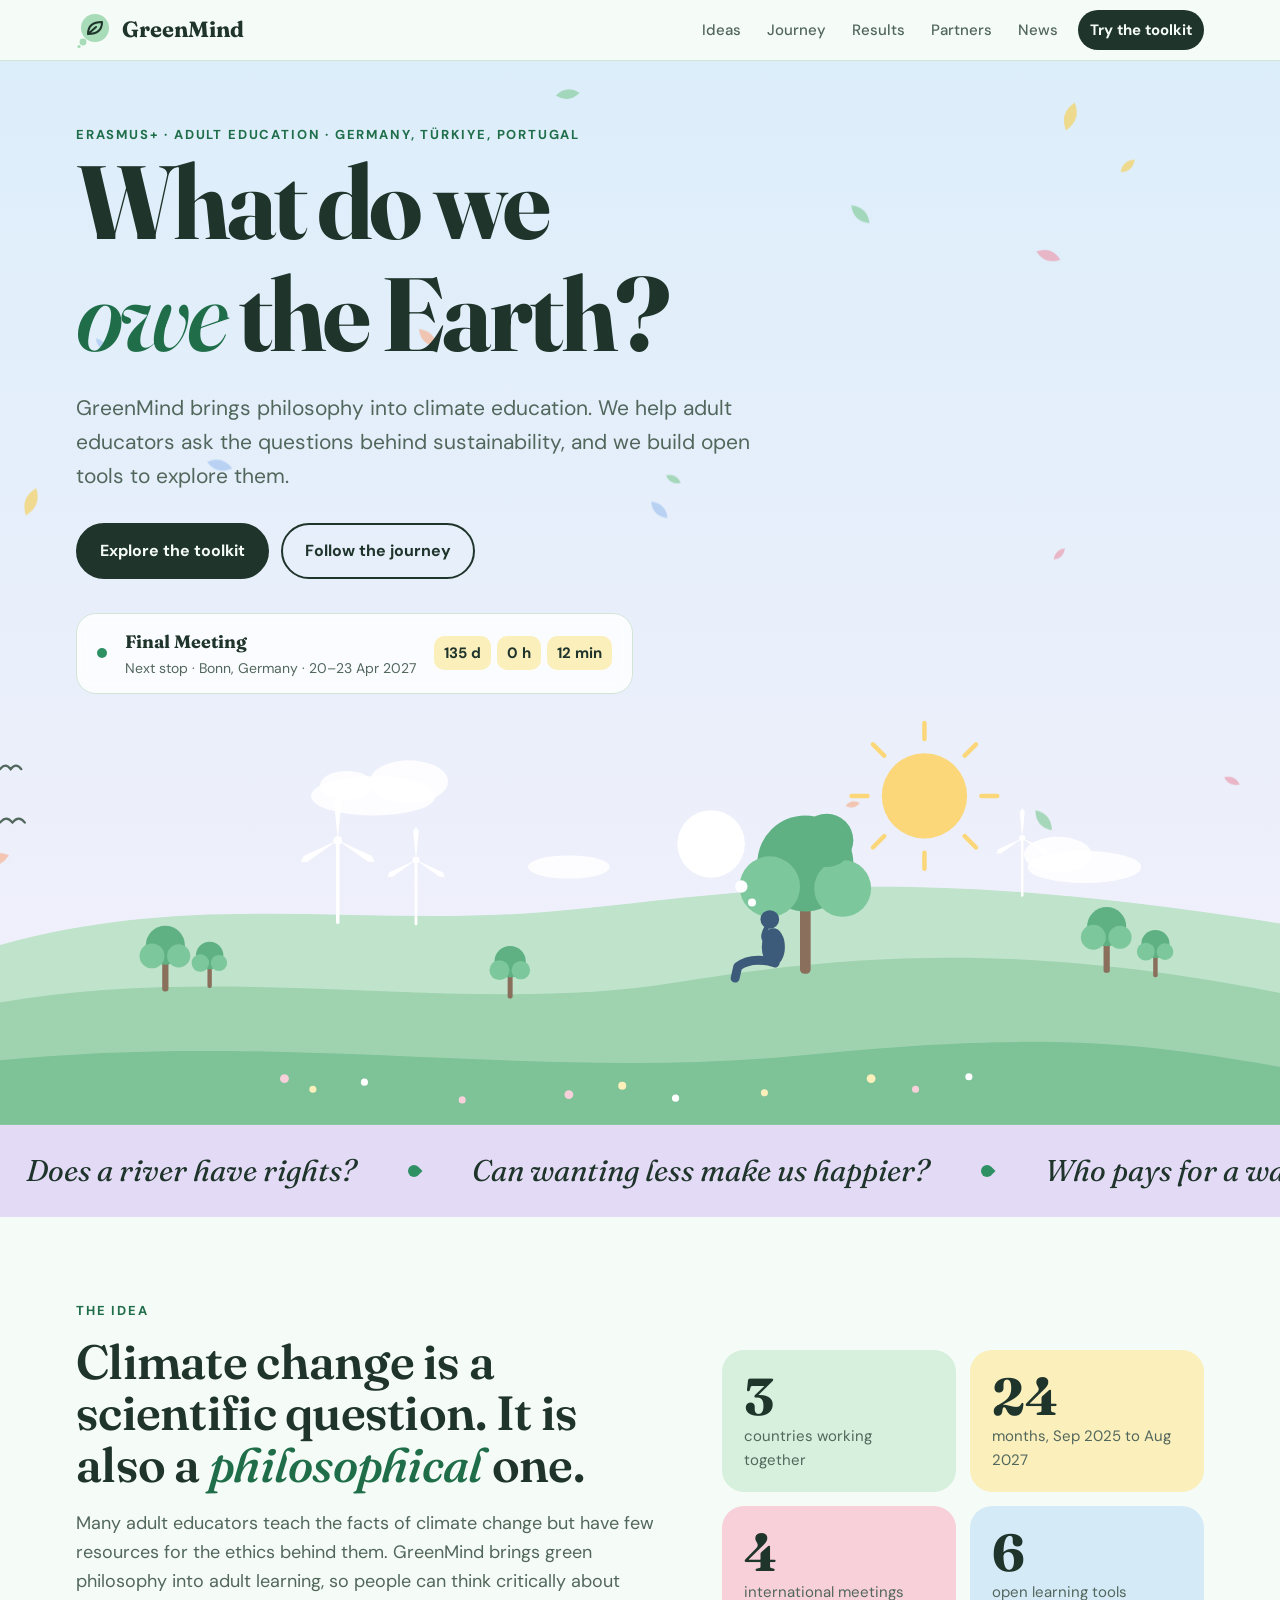
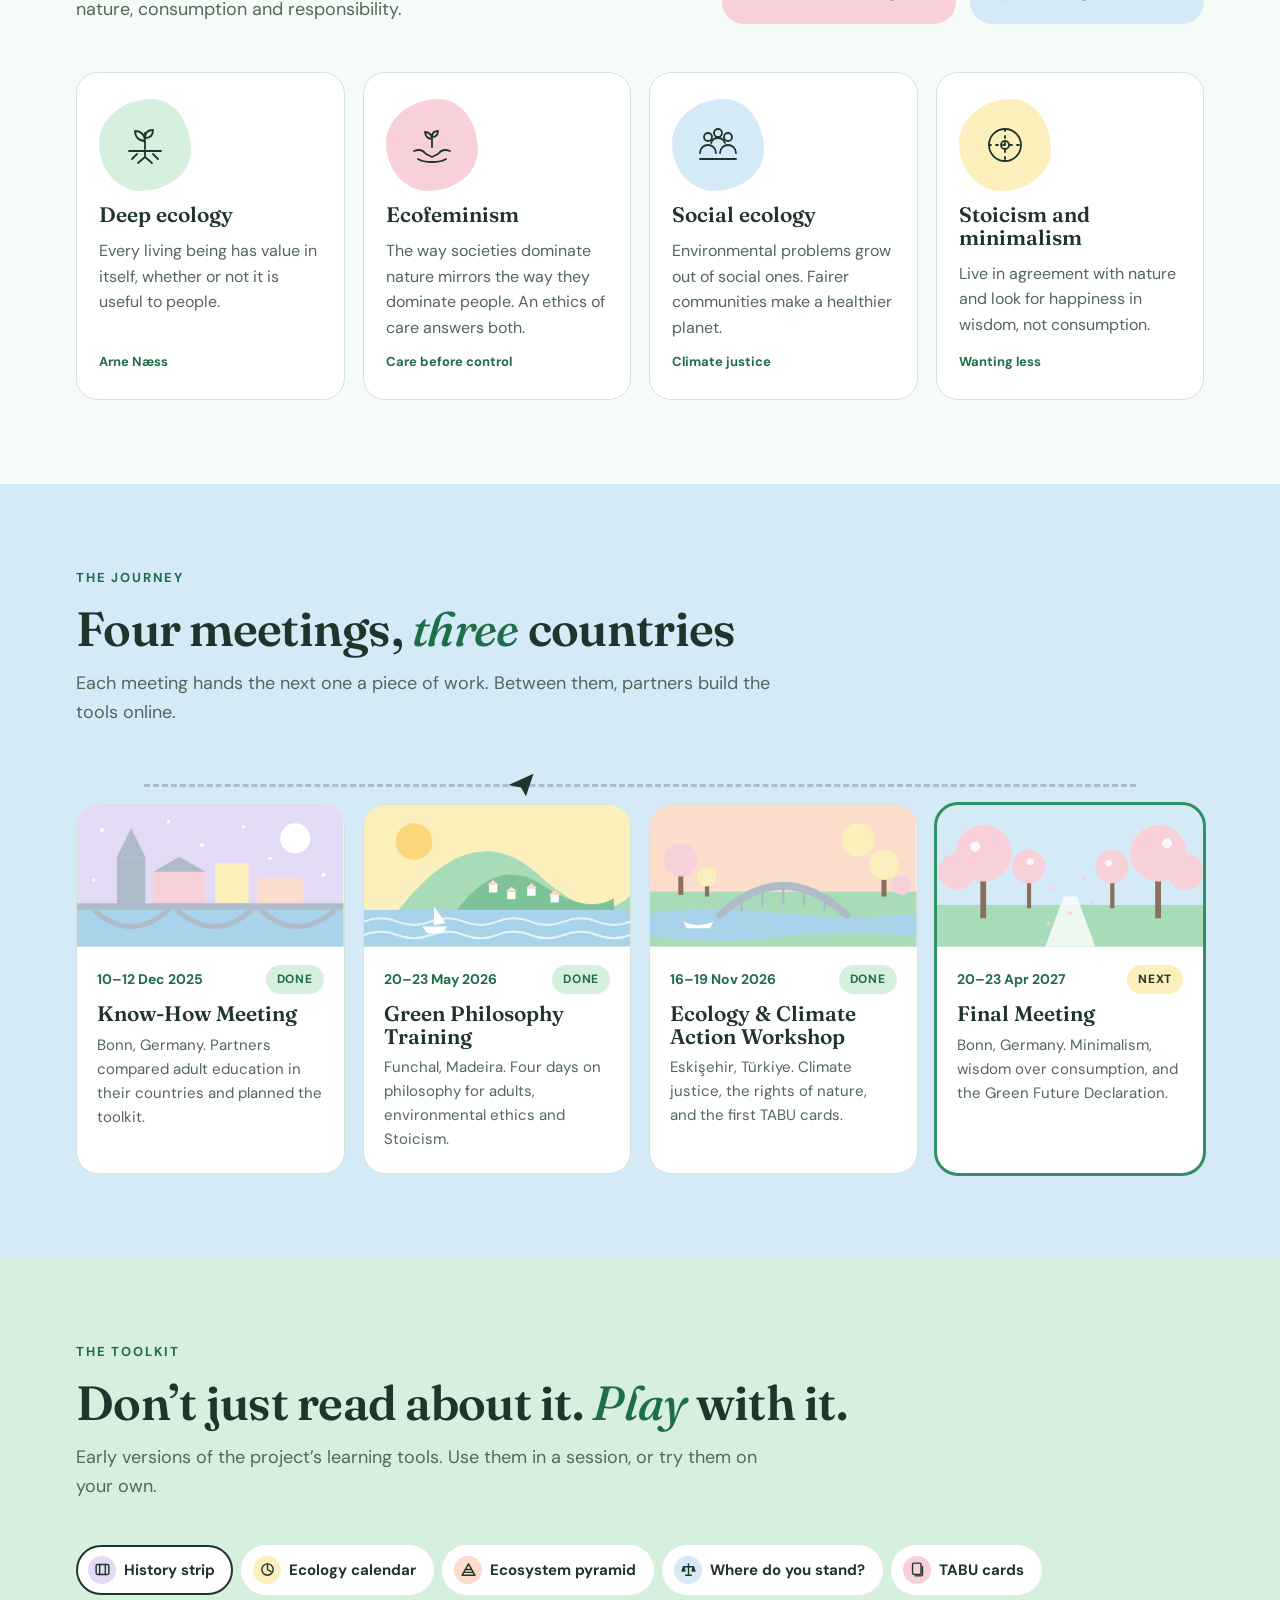
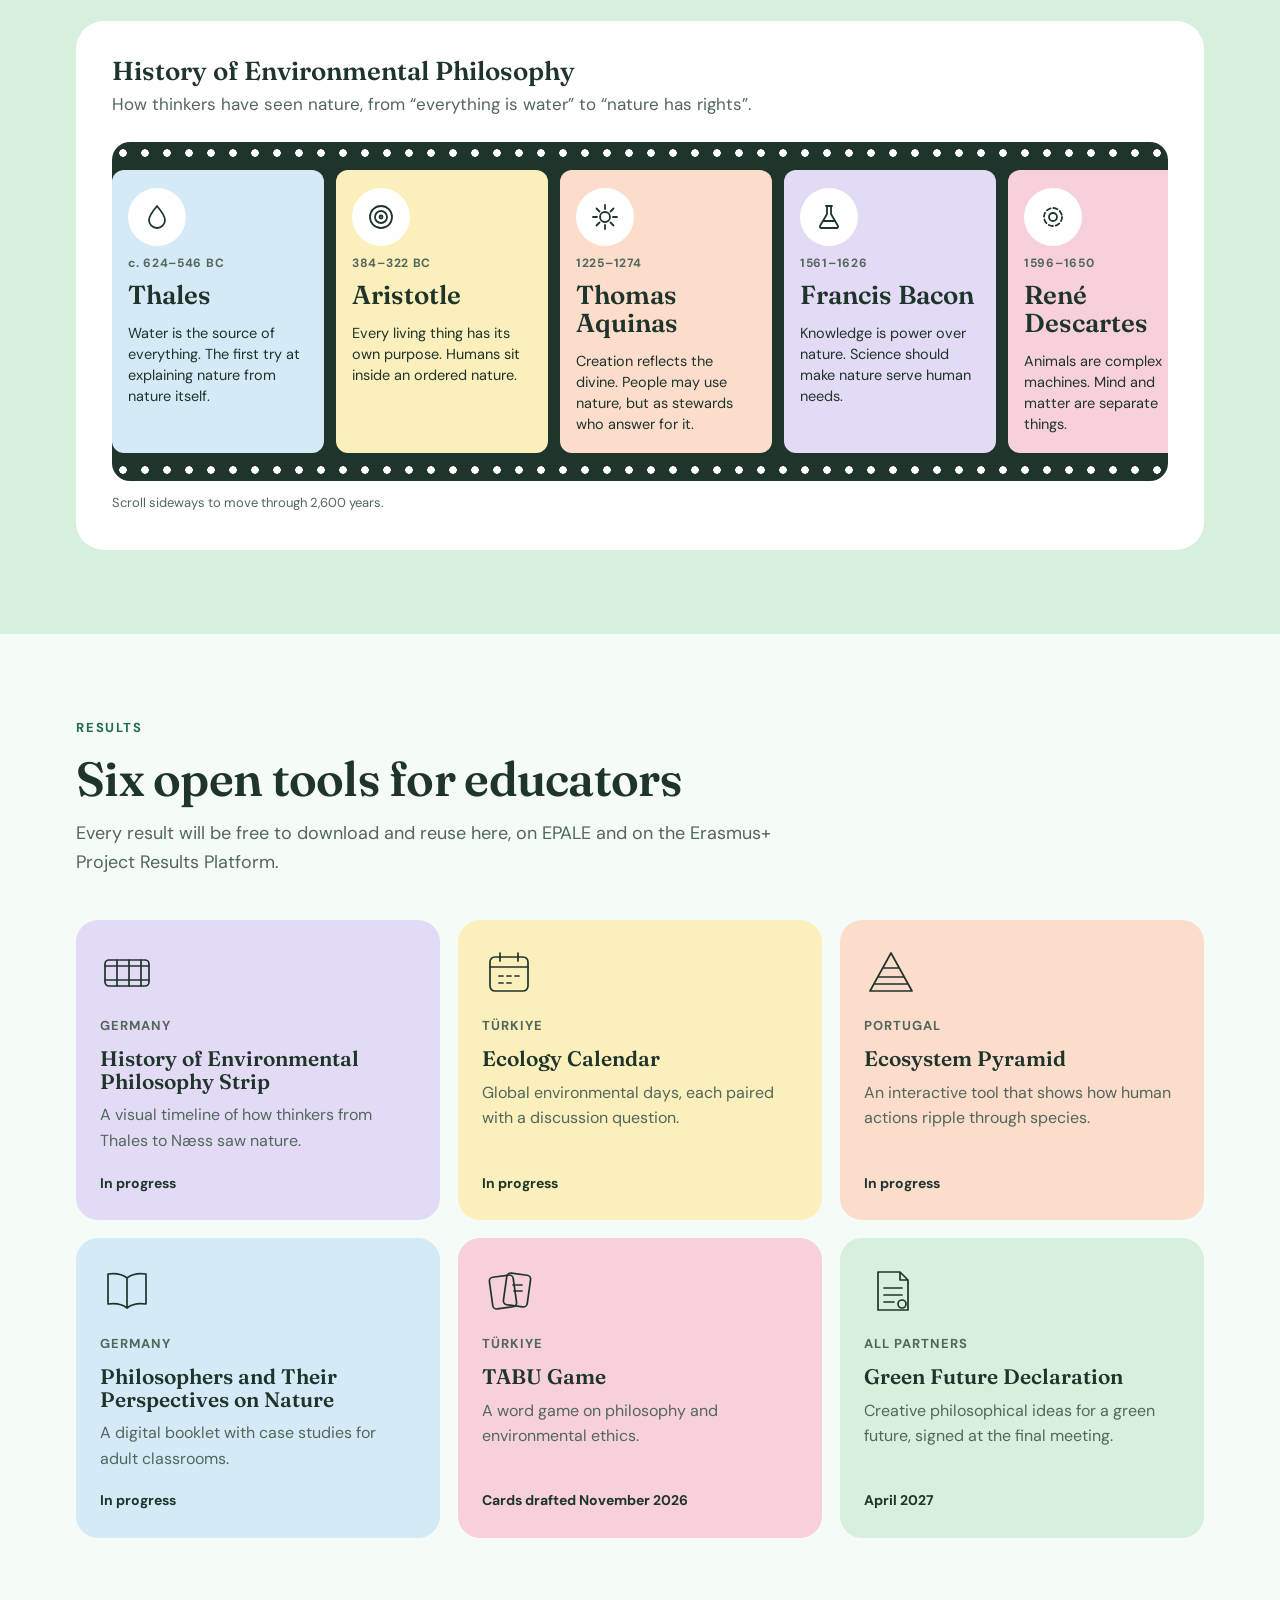
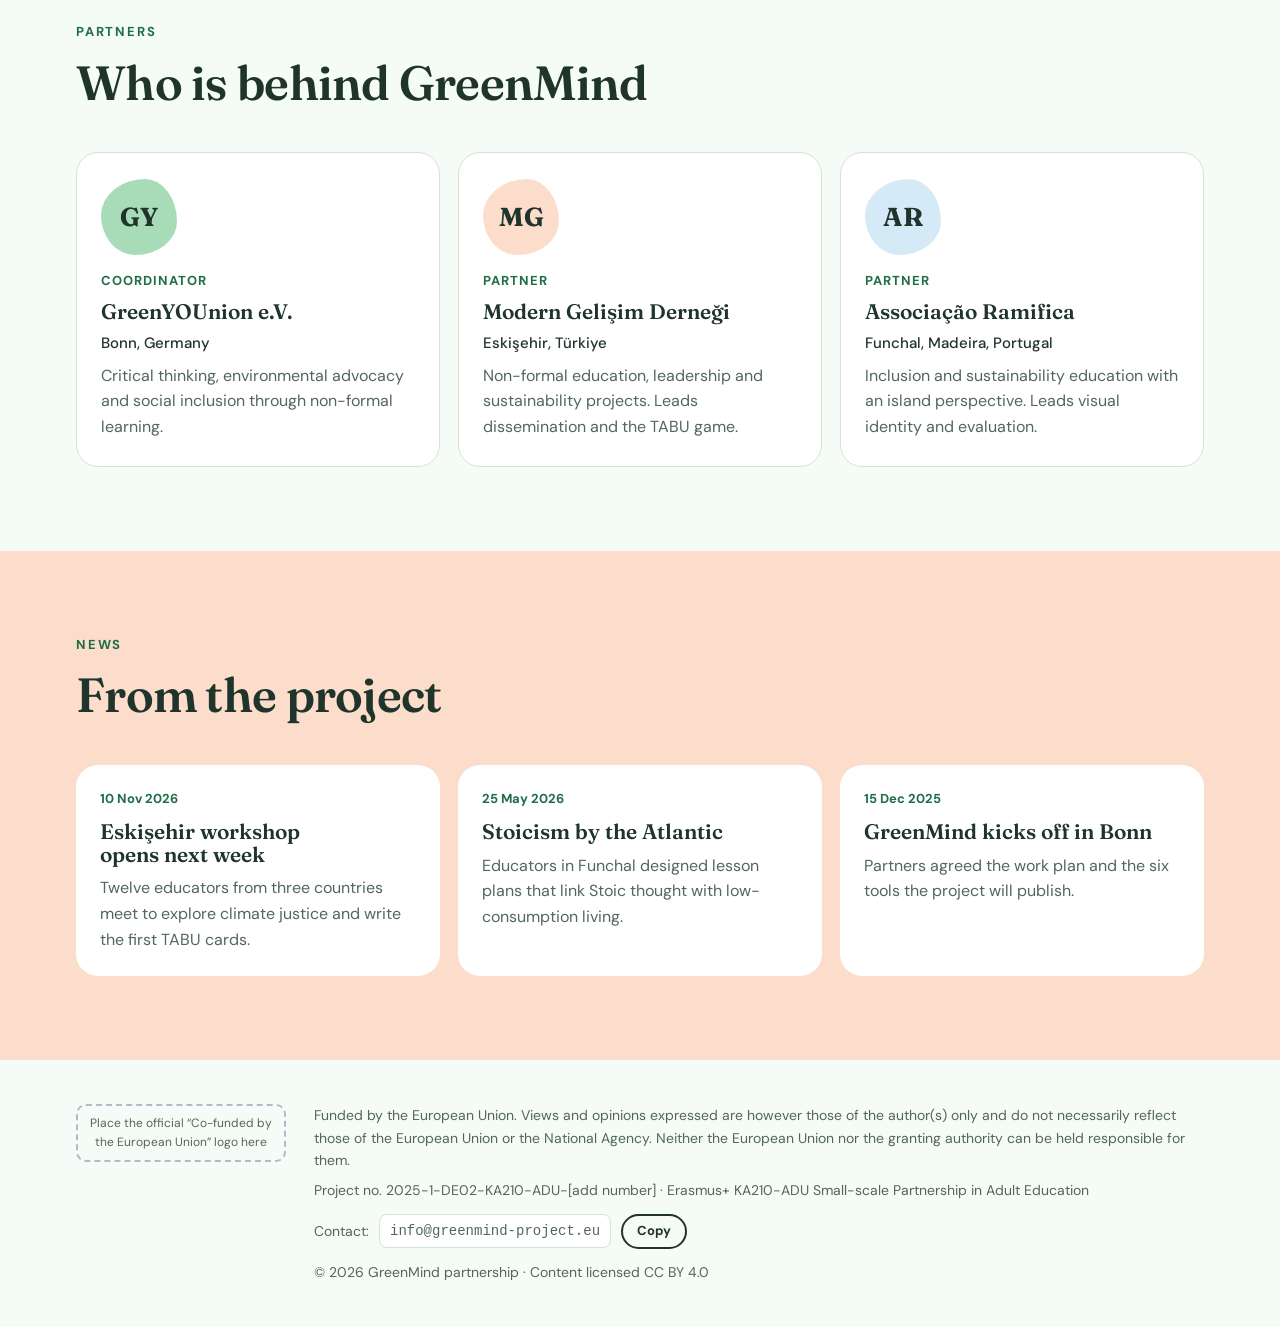
==== index.html @ 05fe10f9 "GreenMind website: static HTML/CSS/JS, favicon, Open Graph, GitHub Pages domain" ====
<!doctype html>
<html lang="en" data-theme="light">
<head>
<meta charset="utf-8">
<meta name="viewport" content="width=device-width, initial-scale=1, viewport-fit=cover">
<title>GreenMind Project</title>
<meta name="description" content="GreenMind brings philosophy into climate education. An Erasmus+ adult education partnership between Germany, Türkiye and Portugal building open tools to explore the questions behind sustainability.">
<meta name="color-scheme" content="light">
<meta name="theme-color" content="#F5FBF6">
<link rel="icon" href="favicon.svg" type="image/svg+xml">
<link rel="canonical" href="https://greenmindproject.eu/">

<!-- Open Graph / social preview (og:url and og:image must be absolute URLs) -->
<meta property="og:type" content="website">
<meta property="og:site_name" content="GreenMind">
<meta property="og:locale" content="en_GB">
<meta property="og:title" content="What do we owe the Earth? · GreenMind">
<meta property="og:description" content="GreenMind brings philosophy into climate education. An Erasmus+ adult education partnership between Germany, Türkiye and Portugal building open tools to explore the questions behind sustainability.">
<meta property="og:url" content="https://greenmindproject.eu/">
<meta property="og:image" content="https://greenmindproject.eu/og-image.png">
<meta property="og:image:width" content="1200">
<meta property="og:image:height" content="630">
<meta property="og:image:alt" content="GreenMind: What do we owe the Earth? A person sits thinking under a tree on a green hill while wind turbines turn in the distance.">
<meta name="twitter:card" content="summary_large_image">

<link rel="preconnect" href="https://fonts.googleapis.com">
<link rel="preconnect" href="https://fonts.gstatic.com" crossorigin>
<link rel="stylesheet" href="https://fonts.googleapis.com/css2?family=Fraunces:ital,opsz,wght@0,9..144,400..800;1,9..144,400..700&family=DM+Sans:opsz,wght@9..40,400..700&display=swap">
<link rel="stylesheet" href="css/styles.css">
<script src="js/main.js" defer></script>
</head>
<body>
<svg width="0" height="0" style="position:absolute" aria-hidden="true">
  <defs>
    <symbol id="tree" overflow="visible"><rect class="tr-trunk" x="-3.5" y="-36" width="7" height="38" rx="3"/><circle class="tr-a" cx="0" cy="-50" r="22"/><circle class="tr-b" cx="-15" cy="-38" r="14"/><circle class="tr-b" cx="15" cy="-38" r="13"/></symbol>
  </defs>
</svg>

<header class="top">
  <div class="wrap">
    <a class="brand" href="#top" aria-label="GreenMind home">
      <svg viewBox="0 0 36 36" aria-hidden="true"><circle cx="19" cy="16" r="14" fill="var(--mint-deep)"/><circle cx="7" cy="30" r="3.4" fill="var(--mint-deep)"/><circle cx="3" cy="34.5" r="1.6" fill="var(--mint-deep)"/><path d="M12 22c0-8 5-12 14-12 0 8-5 12-14 12zM12 22l8-7" fill="none" stroke="var(--ink)" stroke-width="2" stroke-linecap="round" stroke-linejoin="round"/></svg>
      GreenMind
    </a>
    <nav class="links" aria-label="Sections">
      <a href="#about">Ideas</a><a href="#journey">Journey</a><a href="#results">Results</a><a href="#partners">Partners</a><a href="#news">News</a><a class="cta" href="#toolkit">Try the toolkit</a>
    </nav>
  </div>
</header>

<main id="top">
<section class="hero" id="hero">
  <canvas id="leaves" aria-hidden="true"></canvas>
  <div class="wrap">
    <p class="eyebrow">Erasmus+ · Adult education · Germany, Türkiye, Portugal</p>
    <h1>What do we <em>owe</em> the Earth?</h1>
    <p class="tag">GreenMind brings philosophy into climate education. We help adult educators ask the questions behind sustainability, and we build open tools to explore them.</p>
    <div class="hero-cta">
      <a class="btn" href="#toolkit">Explore the toolkit</a>
      <a class="btn soft" href="#journey">Follow the journey</a>
    </div>
    <div class="nextup" aria-live="polite">
      <span class="dot" aria-hidden="true"></span>
      <div><b id="nx-title">Ecology &amp; Climate Action Workshop</b><div class="meta" id="nx-meta">Next stop · Eskişehir, Türkiye · 16–19 Nov 2026</div></div>
      <div class="cd" id="cd"><span>6 days</span></div>
    </div>
  </div>

  <svg class="scene" id="scene" viewBox="0 0 1440 520" preserveAspectRatio="xMidYMax slice" role="img" aria-label="A person sits thinking under a tree on a green hill while wind turbines turn in the distance">
    <g class="stars"><circle cx="330" cy="90" r="2"/><circle cx="470" cy="150" r="1.6"/><circle cx="610" cy="80" r="2.2"/><circle cx="720" cy="170" r="1.5"/><circle cx="930" cy="96" r="2"/><circle cx="1160" cy="210" r="1.7"/><circle cx="1240" cy="120" r="2.2"/><circle cx="540" cy="220" r="1.4"/><circle cx="400" cy="200" r="1.8"/></g>
    <g class="lyr l0"><g transform="translate(1040 150)"><g class="rays"><line y1="-64" y2="-82"/><line y1="-64" y2="-82" transform="rotate(45)"/><line y1="-64" y2="-82" transform="rotate(90)"/><line y1="-64" y2="-82" transform="rotate(135)"/><line y1="-64" y2="-82" transform="rotate(180)"/><line y1="-64" y2="-82" transform="rotate(225)"/><line y1="-64" y2="-82" transform="rotate(270)"/><line y1="-64" y2="-82" transform="rotate(315)"/></g><circle class="sun" r="48"/></g></g>
    <g class="cloud c1"><ellipse cx="420" cy="150" rx="70" ry="22"/><ellipse cx="460" cy="134" rx="44" ry="24"/><ellipse cx="390" cy="138" rx="30" ry="16"/></g>
    <g class="cloud c2"><ellipse cx="1220" cy="230" rx="64" ry="18"/><ellipse cx="1190" cy="216" rx="38" ry="20"/><ellipse cx="640" cy="230" rx="46" ry="13"/></g>
    <path class="bird" d="M0 180q7-9 14 0q7-9 14 0"/><path class="bird two" d="M0 120q6-8 12 0q6-8 12 0"/>
    <g class="lyr l1">
      <path class="hh1" d="M-40 330C200 250 400 300 620 280S1000 220 1480 300V520H-40Z"/>
      <g transform="translate(380 292)"><line class="mast" y2="-92"/><g transform="translate(0 -92)"><g class="blades"><path d="M0 0L-4-42 0-48 4-42Z"/><path d="M0 0L-4-42 0-48 4-42Z" transform="rotate(120)"/><path d="M0 0L-4-42 0-48 4-42Z" transform="rotate(240)"/></g><circle class="hub" r="5"/></g></g>
      <g transform="translate(468 294) scale(.78)"><line class="mast" y2="-92"/><g transform="translate(0 -92)"><g class="blades slow"><path d="M0 0L-4-42 0-48 4-42Z"/><path d="M0 0L-4-42 0-48 4-42Z" transform="rotate(120)"/><path d="M0 0L-4-42 0-48 4-42Z" transform="rotate(240)"/></g><circle class="hub" r="5"/></g></g>
      <g transform="translate(1150 262) scale(.7)"><line class="mast" y2="-92"/><g transform="translate(0 -92)"><g class="blades slow"><path d="M0 0L-4-42 0-48 4-42Z"/><path d="M0 0L-4-42 0-48 4-42Z" transform="rotate(120)"/><path d="M0 0L-4-42 0-48 4-42Z" transform="rotate(240)"/></g><circle class="hub" r="5"/></g></g>
    </g>
    <g class="lyr l2">
      <path class="hh2" d="M-40 390C240 330 520 400 760 360S1200 320 1480 380V520H-40Z"/>
      <use href="#tree" x="186" y="368" class="sway"/><use href="#tree" x="236" y="364" class="sway" transform="translate(236 364) scale(.7) translate(-236 -364)"/>
      <use href="#tree" x="574" y="376" class="sway" transform="translate(574 376) scale(.8) translate(-574 -376)"/>
      <use href="#tree" x="1245" y="347" class="sway"/><use href="#tree" x="1300" y="352" class="sway" transform="translate(1300 352) scale(.72) translate(-1300 -352)"/>
      <g class="sway"><rect class="tr-trunk" x="900" y="262" width="12" height="88" rx="5"/><circle class="tr-a" cx="906" cy="226" r="54"/><circle class="tr-b" cx="866" cy="252" r="34"/><circle class="tr-b" cx="948" cy="254" r="32"/><circle class="tr-a" cx="930" cy="200" r="30"/></g>
      <g class="thinker">
        <circle class="bub" cx="846" cy="270" r="4.5"/><circle class="bub" cx="834" cy="252" r="7"/><circle class="bub" cx="800" cy="204" r="38"/>
        <g transform="translate(800 204)">
          <g class="bi b1"><path d="M-14 14c0-18 10-28 28-28 0 18-10 28-28 28zM-14 14l16-16"/></g>
          <g class="bi b2"><path d="M0-18c10 12 14 18 14 25a14 14 0 0 1-28 0c0-7 4-13 14-25z"/></g>
          <g class="bi b3"><text x="0" y="14" text-anchor="middle">?</text></g>
        </g>
        <path class="fig-l" stroke-width="10" d="M872 338q-26-8-42 4l-3 13"/>
        <ellipse class="fig" cx="870" cy="320" rx="13" ry="21"/>
        <circle class="fig" cx="866" cy="289" r="10.5"/>
        <path class="fig-l" stroke-width="5.5" d="M868 312q-14 3-6-13"/>
      </g>
    </g>
    <g class="lyr l3">
      <path class="hh3" d="M-40 452C300 410 600 472 900 442S1300 430 1480 462V520H-40Z"/>
      <circle class="fl-a" cx="320" cy="468" r="5"/><circle class="fl-b" cx="352" cy="480" r="4"/><circle class="fl-c" cx="410" cy="472" r="4"/><circle class="fl-a" cx="640" cy="486" r="5"/><circle class="fl-b" cx="700" cy="476" r="4.5"/><circle class="fl-c" cx="760" cy="490" r="4"/><circle class="fl-b" cx="980" cy="468" r="5"/><circle class="fl-a" cx="1030" cy="480" r="4"/><circle class="fl-c" cx="1090" cy="466" r="4"/><circle class="fl-a" cx="520" cy="492" r="4"/><circle class="fl-b" cx="860" cy="484" r="4"/>
    </g>
  </svg>
</section>

<div class="marq" aria-label="Questions the project asks">
  <div class="marq-track">
    <span>Does a river have rights?</span><span>Can wanting less make us happier?</span><span>Who pays for a warming world?</span><span>Is a species we never met still a loss?</span><span>What do we owe people not yet born?</span>
    <span aria-hidden="true">Does a river have rights?</span><span aria-hidden="true">Can wanting less make us happier?</span><span aria-hidden="true">Who pays for a warming world?</span><span aria-hidden="true">Is a species we never met still a loss?</span><span aria-hidden="true">What do we owe people not yet born?</span>
  </div>
</div>

<section id="about" class="sec">
  <div class="wrap">
    <div class="about-top">
      <div class="rv">
        <div class="sec-head" style="margin-bottom:18px"><p class="eyebrow">The idea</p><h2>Climate change is a scientific question. It is also a <em>philosophical</em> one.</h2></div>
        <p class="lede">Many adult educators teach the facts of climate change but have few resources for the ethics behind them. GreenMind brings green philosophy into adult learning, so people can think critically about nature, consumption and responsibility.</p>
      </div>
      <div class="facts rv">
        <div class="fact" style="background:var(--mint)"><b data-count="3">3</b><span>countries working together</span></div>
        <div class="fact" style="background:var(--butter)"><b data-count="24">24</b><span>months, Sep 2025 to Aug 2027</span></div>
        <div class="fact" style="background:var(--rose)"><b data-count="4">4</b><span>international meetings</span></div>
        <div class="fact" style="background:var(--sky)"><b data-count="6">6</b><span>open learning tools</span></div>
      </div>
    </div>
    <div class="ideas">
      <article class="idea rv"><div class="blob" style="background:var(--mint)"><svg viewBox="0 0 48 48"><path d="M24 28V12M24 20c-6 0-10-4-10-10 6 0 10 4 10 10zM24 17c5 0 8-3 8-8-5 0-8 3-8 8z"/><path d="M8 30h32M24 30v6M24 36l-7 6M24 36l7 6M16 33l-5 5M32 33l5 5"/></svg></div><h3>Deep ecology</h3><p>Every living being has value in itself, whether or not it is useful to people.</p><span class="who">Arne Næss</span></article>
      <article class="idea rv"><div class="blob" style="background:var(--rose)"><svg viewBox="0 0 48 48"><path d="M24 26V14M24 18c-4 0-7-3-7-7 4 0 7 3 7 7zM24 16c4 0 6-2 6-6-4 0-6 2-6 6z"/><path d="M6 30c5-2 9-1 12 3l6 3 6-3c3-4 7-5 12-3M10 38c6 4 22 4 28 0"/></svg></div><h3>Ecofeminism</h3><p>The way societies dominate nature mirrors the way they dominate people. An ethics of care answers both.</p><span class="who">Care before control</span></article>
      <article class="idea rv"><div class="blob" style="background:var(--sky)"><svg viewBox="0 0 48 48"><circle cx="14" cy="16" r="4"/><circle cx="34" cy="16" r="4"/><circle cx="24" cy="12" r="4"/><path d="M6 32c0-5 4-8 8-8s8 3 8 8M26 32c0-5 4-8 8-8s8 3 8 8M17 22c1-3 4-5 7-5s6 2 7 5M6 38h36"/></svg></div><h3>Social ecology</h3><p>Environmental problems grow out of social ones. Fairer communities make a healthier planet.</p><span class="who">Climate justice</span></article>
      <article class="idea rv"><div class="blob" style="background:var(--butter)"><svg viewBox="0 0 48 48"><circle cx="24" cy="24" r="16"/><path d="M24 8v32M8 24h32" stroke-dasharray="2 5"/><circle cx="24" cy="24" r="4"/></svg></div><h3>Stoicism and minimalism</h3><p>Live in agreement with nature and look for happiness in wisdom, not consumption.</p><span class="who">Wanting less</span></article>
    </div>
  </div>
</section>

<section id="journey" class="sec journey">
  <div class="wrap">
    <div class="sec-head rv"><p class="eyebrow">The journey</p><h2>Four meetings, <em>three</em> countries</h2><p class="lede">Each meeting hands the next one a piece of work. Between them, partners build the tools online.</p></div>
    <div class="route" aria-hidden="true"><span class="plane"><svg viewBox="0 0 24 24"><path d="M2 12l20-9-6 18-4-7z"/></svg></span></div>
    <ol class="stops">
      <li class="stop rv" data-start="2025-12-10" data-end="2025-12-12">
        <svg viewBox="0 0 320 170" aria-hidden="true"><rect width="320" height="170" fill="var(--lilac)"/><circle cx="262" cy="40" r="18" fill="var(--card)"/><rect x="48" y="62" width="34" height="58" fill="var(--stone)"/><path d="M48 62l17-34 17 34z" fill="var(--stone)"/><rect x="92" y="80" width="62" height="40" fill="var(--rose)"/><path d="M92 80l31-18 31 18z" fill="var(--stone)"/><rect x="166" y="70" width="40" height="50" fill="var(--butter)"/><rect x="216" y="88" width="56" height="32" fill="var(--peach)"/><rect y="118" width="320" height="8" fill="var(--stone)"/><rect y="126" width="320" height="44" fill="var(--water)"/><path d="M20 126q45 40 90 0M120 126q45 40 90 0M220 126q45 40 90 0" fill="none" stroke="var(--stone)" stroke-width="6"/><g fill="var(--card)"><circle cx="30" cy="30" r="2.5"/><circle cx="110" cy="20" r="2"/><circle cx="150" cy="48" r="2.5"/><circle cx="200" cy="26" r="2"/><circle cx="296" cy="84" r="2.5"/><circle cx="20" cy="90" r="2"/><circle cx="232" cy="64" r="2"/></g></svg>
        <div class="body"><div class="row"><span class="when">10–12 Dec 2025</span><span class="chip done">Done</span></div><h3>Know-How Meeting</h3><p>Bonn, Germany. Partners compared adult education in their countries and planned the toolkit.</p></div>
      </li>
      <li class="stop rv" data-start="2026-05-20" data-end="2026-05-23">
        <svg viewBox="0 0 320 170" aria-hidden="true"><rect width="320" height="170" fill="var(--butter)"/><circle cx="60" cy="44" r="22" fill="var(--sun)"/><path d="M40 128Q130 10 210 84T330 96V128Z" fill="var(--mint-deep)"/><path d="M110 128Q160 60 214 96T300 112V128Z" fill="var(--h3)"/><g fill="var(--card)"><rect x="150" y="96" width="10" height="9"/><rect x="172" y="104" width="10" height="9"/><rect x="196" y="100" width="10" height="9"/><rect x="224" y="108" width="10" height="9"/></g><g fill="var(--peach)"><path d="M148 96l7-6 7 6zM170 104l7-6 7 6zM194 100l7-6 7 6zM222 108l7-6 7 6z"/></g><rect y="126" width="320" height="44" fill="var(--water)"/><path d="M0 140q20-8 40 0t40 0 40 0 40 0 40 0 40 0 40 0 40 0M0 156q20-8 40 0t40 0 40 0 40 0 40 0 40 0 40 0 40 0" fill="none" stroke="var(--card)" stroke-width="2.5" opacity=".7"/><path d="M70 146h30l-6 8H76zM84 144v-22l14 20z" fill="var(--card)"/></svg>
        <div class="body"><div class="row"><span class="when">20–23 May 2026</span><span class="chip done">Done</span></div><h3>Green Philosophy Training</h3><p>Funchal, Madeira. Four days on philosophy for adults, environmental ethics and Stoicism.</p></div>
      </li>
      <li class="stop rv is-next" data-start="2026-11-16" data-end="2026-11-19">
        <svg viewBox="0 0 320 170" aria-hidden="true"><rect width="320" height="170" fill="var(--peach)"/><circle cx="250" cy="42" r="20" fill="var(--butter)"/><rect y="104" width="320" height="66" fill="var(--mint-deep)"/><path d="M0 130Q80 120 160 130T320 130V158Q240 148 160 158T0 158Z" fill="var(--water)"/><path d="M84 132Q160 62 236 132" fill="none" stroke="var(--stone)" stroke-width="9" stroke-linecap="round"/><path d="M110 112v16M135 98v24M160 94v26M185 98v24M210 112v16" stroke="var(--stone)" stroke-width="3"/><path d="M40 140q18 9 36 0l-4 8H44z" fill="var(--card)"/><g><rect x="34" y="78" width="6" height="30" fill="var(--trunk)"/><circle cx="37" cy="66" r="20" fill="var(--rose)"/><rect x="278" y="84" width="6" height="26" fill="var(--trunk)"/><circle cx="281" cy="72" r="18" fill="var(--butter)"/><rect x="66" y="92" width="5" height="18" fill="var(--trunk)"/><circle cx="68" cy="86" r="12" fill="var(--butter)"/><circle cx="302" cy="96" r="12" fill="var(--rose)"/></g></svg>
        <div class="body"><div class="row"><span class="when">16–19 Nov 2026</span><span class="chip next">Next</span></div><h3>Ecology &amp; Climate Action Workshop</h3><p>Eskişehir, Türkiye. Climate justice, the rights of nature, and the first TABU cards.</p></div>
      </li>
      <li class="stop rv" data-start="2027-04-20" data-end="2027-04-23">
        <svg viewBox="0 0 320 170" aria-hidden="true"><rect width="320" height="170" fill="var(--sky)"/><rect y="120" width="320" height="50" fill="var(--mint-deep)"/><path d="M130 170L152 110h16l22 60z" fill="var(--card)" opacity=".8"/><g fill="var(--trunk)"><rect x="52" y="76" width="7" height="60"/><rect x="262" y="76" width="7" height="60"/><rect x="108" y="84" width="5" height="40"/><rect x="208" y="84" width="5" height="40"/></g><g fill="var(--rose)"><circle cx="56" cy="58" r="34"/><circle cx="24" cy="80" r="22"/><circle cx="266" cy="58" r="34"/><circle cx="298" cy="80" r="22"/><circle cx="110" cy="74" r="20"/><circle cx="210" cy="74" r="20"/></g><g fill="var(--card)" opacity=".85"><circle cx="46" cy="50" r="6"/><circle cx="276" cy="46" r="6"/><circle cx="112" cy="68" r="4"/><circle cx="206" cy="70" r="4"/></g><g fill="var(--rose)"><circle cx="140" cy="100" r="2.5"/><circle cx="176" cy="88" r="2.5"/><circle cx="160" cy="130" r="2.5"/><circle cx="186" cy="118" r="2"/><circle cx="134" cy="142" r="2"/></g></svg>
        <div class="body"><div class="row"><span class="when">20–23 Apr 2027</span><span class="chip">Planned</span></div><h3>Final Meeting</h3><p>Bonn, Germany. Minimalism, wisdom over consumption, and the Green Future Declaration.</p></div>
      </li>
    </ol>
  </div>
</section>

<section id="toolkit" class="sec kit">
  <div class="wrap">
    <div class="sec-head rv"><p class="eyebrow">The toolkit</p><h2>Don’t just read about it. <em>Play</em> with it.</h2><p class="lede">Early versions of the project’s learning tools. Use them in a session, or try them on your own.</p></div>
    <div class="tabs" role="tablist" aria-label="Learning tools">
      <button role="tab" id="t-strip" aria-controls="p-strip" aria-selected="true"><i style="background:var(--lilac)"><svg viewBox="0 0 24 24"><rect x="3" y="5" width="18" height="14" rx="2"/><path d="M8 5v14M16 5v14"/></svg></i>History strip</button>
      <button role="tab" id="t-cal" aria-controls="p-cal" aria-selected="false"><i style="background:var(--butter)"><svg viewBox="0 0 24 24"><circle cx="12" cy="12" r="8"/><path d="M12 4v8l5 3"/></svg></i>Ecology calendar</button>
      <button role="tab" id="t-pyr" aria-controls="p-pyr" aria-selected="false"><i style="background:var(--peach)"><svg viewBox="0 0 24 24"><path d="M12 4l9 16H3zM8 12h8M6 16h12"/></svg></i>Ecosystem pyramid</button>
      <button role="tab" id="t-eth" aria-controls="p-eth" aria-selected="false"><i style="background:var(--sky)"><svg viewBox="0 0 24 24"><path d="M12 4v16M5 8h14M5 8l-2 6h4zM19 8l-2 6h4zM8 20h8"/></svg></i>Where do you stand?</button>
      <button role="tab" id="t-tabu" aria-controls="p-tabu" aria-selected="false"><i style="background:var(--rose)"><svg viewBox="0 0 24 24"><rect x="5" y="3" width="12" height="16" rx="2"/><path d="M9 21h8a2 2 0 0 0 2-2V8"/></svg></i>TABU cards</button>
    </div>

    <div class="panel" id="p-strip" role="tabpanel" aria-labelledby="t-strip">
      <h3>History of Environmental Philosophy</h3>
      <p class="sub">How thinkers have seen nature, from “everything is water” to “nature has rights”.</p>
      <div class="film"><div class="strip" id="strip" tabindex="0" aria-label="Timeline of philosophers, scroll sideways"></div></div>
      <p class="hint">Scroll sideways to move through 2,600 years.</p>
    </div>

    <div class="panel" id="p-cal" role="tabpanel" aria-labelledby="t-cal" hidden>
      <h3>Ecology Calendar</h3>
      <p class="sub">Pick a month. Each environmental day comes with a question to discuss.</p>
      <div class="year">
        <svg class="wheel" id="wheel" viewBox="0 0 340 340" role="group" aria-label="Months of the year"></svg>
        <ul class="days" id="days"></ul>
      </div>
    </div>

    <div class="panel" id="p-pyr" role="tabpanel" aria-labelledby="t-pyr" hidden>
      <h3>Ecosystem Pyramid</h3>
      <p class="sub">Every level feeds the one above it. Switch on a human pressure and watch it travel through the pyramid. This is a simplified teaching model, not a simulation.</p>
      <div class="pyr">
        <div class="layers" id="layers"></div>
        <div class="press" id="press"></div>
      </div>
    </div>

    <div class="panel" id="p-eth" role="tabpanel" aria-labelledby="t-eth" hidden>
      <h3>Where do you stand?</h3>
      <p class="sub">Three dilemmas place you on the five views of environmental ethics. The scale tips between people and nature as you answer.</p>
      <div class="ethics">
        <div class="q" id="quiz"></div>
        <div>
          <svg class="balance" id="balance" viewBox="0 0 340 230" role="img" aria-label="A balance scale with a person on one side and a tree on the other">
            <path class="st" d="M170 70V200M120 206h100"/>
            <g class="beam">
              <path class="st" d="M60 70H280"/>
              <g transform="translate(60 70)"><g class="pan"><path class="st" d="M0 0L-34 70M0 0L34 70"/><path d="M-42 70h84a42 22 0 0 1-84 0z" fill="var(--sky)" stroke="var(--ink)" stroke-width="3"/><circle cx="0" cy="34" r="9" fill="var(--fig)"/><path d="M-12 68c0-12 5-20 12-20s12 8 12 20z" fill="var(--fig)"/></g></g>
              <g transform="translate(280 70)"><g class="pan"><path class="st" d="M0 0L-34 70M0 0L34 70"/><path d="M-42 70h84a42 22 0 0 1-84 0z" fill="var(--mint)" stroke="var(--ink)" stroke-width="3"/><rect x="-3" y="46" width="6" height="22" fill="var(--trunk)"/><circle cx="0" cy="36" r="15" fill="var(--canopy)"/><circle cx="-10" cy="44" r="9" fill="var(--canopy2)"/><circle cx="10" cy="44" r="9" fill="var(--canopy2)"/></g></g>
            </g>
            <circle cx="170" cy="70" r="7" fill="var(--butter)" stroke="var(--ink)" stroke-width="3"/>
          </svg>
          <div class="spectrum" id="spectrum"></div>
        </div>
      </div>
    </div>

    <div class="panel" id="p-tabu" role="tabpanel" aria-labelledby="t-tabu" hidden>
      <h3>TABU: Philosophy &amp; Environmental Ethics</h3>
      <p class="sub">Explain the word without the forbidden ones. Sample cards; the full deck is being written at the Eskişehir workshop.</p>
      <div class="tabu-wrap">
        <div>
          <div class="tcard" id="tcard" aria-live="polite">
            <span class="lbl">Explain this word</span>
            <div class="target" id="tabu-target"></div>
            <span class="lbl">Without saying</span>
            <ul id="tabu-forbid"></ul>
          </div>
          <div style="display:flex;gap:10px;margin-top:22px;flex-wrap:wrap">
            <button class="btn" id="tabu-score">Got it · <span id="score">0</span></button>
            <button class="btn soft" id="tabu-next">Skip</button>
          </div>
        </div>
        <div class="rules">
          <p><b>Teams of 3–5.</b> One player describes the word at the top. Their team has one minute to guess it.</p>
          <p><b>Forbidden words.</b> If the describer says one of the five words below it, the card is lost.</p>
          <p><b>Then discuss.</b> After each round, ask what made the concept hard to explain. The debate is the point.</p>
        </div>
      </div>
    </div>
  </div>
</section>

<section id="results" class="sec">
  <div class="wrap">
    <div class="sec-head rv"><p class="eyebrow">Results</p><h2>Six open tools for educators</h2><p class="lede">Every result will be free to download and reuse here, on EPALE and on the Erasmus+ Project Results Platform.</p></div>
    <div class="outputs">
      <article class="out rv" style="background:var(--lilac)"><svg viewBox="0 0 54 54"><rect x="5" y="14" width="44" height="26" rx="4"/><path d="M17 14v26M29 14v26M41 14v26M5 20h44M5 34h44"/></svg><span class="lead">Germany</span><h3>History of Environmental Philosophy Strip</h3><p>A visual timeline of how thinkers from Thales to Næss saw nature.</p><span class="state">In progress</span></article>
      <article class="out rv" style="background:var(--butter)"><svg viewBox="0 0 54 54"><rect x="8" y="11" width="38" height="34" rx="5"/><path d="M8 21h38M18 7v8M36 7v8M17 30h4M25 30h4M33 30h4M17 37h4M25 37h4"/></svg><span class="lead">Türkiye</span><h3>Ecology Calendar</h3><p>Global environmental days, each paired with a discussion question.</p><span class="state">In progress</span></article>
      <article class="out rv" style="background:var(--peach)"><svg viewBox="0 0 54 54"><path d="M27 7l21 38H6zM19 22h16M14 31h26M10 38h34"/></svg><span class="lead">Portugal</span><h3>Ecosystem Pyramid</h3><p>An interactive tool that shows how human actions ripple through species.</p><span class="state">In progress</span></article>
      <article class="out rv" style="background:var(--sky)"><svg viewBox="0 0 54 54"><path d="M27 14c-5-4-12-5-19-4v30c7-1 14 0 19 4 5-4 12-5 19-4V10c-7-1-14 0-19 4zM27 14v30"/></svg><span class="lead">Germany</span><h3>Philosophers and Their Perspectives on Nature</h3><p>A digital booklet with case studies for adult classrooms.</p><span class="state">In progress</span></article>
      <article class="out rv" style="background:var(--rose)"><svg viewBox="0 0 54 54"><rect x="9" y="12" width="24" height="32" rx="4" transform="rotate(-8 21 28)"/><rect x="23" y="10" width="24" height="32" rx="4" transform="rotate(8 35 26)"/><path d="M31 21h9M32 27h8"/></svg><span class="lead">Türkiye</span><h3>TABU Game</h3><p>A word game on philosophy and environmental ethics.</p><span class="state">Cards drafted November 2026</span></article>
      <article class="out rv" style="background:var(--mint)"><svg viewBox="0 0 54 54"><path d="M14 8h22l8 8v30H14zM36 8v8h8M20 24h18M20 31h18M20 38h10"/><circle cx="38" cy="40" r="4"/></svg><span class="lead">All partners</span><h3>Green Future Declaration</h3><p>Creative philosophical ideas for a green future, signed at the final meeting.</p><span class="state">April 2027</span></article>
    </div>
  </div>
</section>

<section id="partners" class="sec" style="padding-top:0">
  <div class="wrap">
    <div class="sec-head rv"><p class="eyebrow">Partners</p><h2>Who is behind GreenMind</h2></div>
    <div class="partners">
      <article class="partner rv"><div class="mono blob" style="background:var(--mint-deep)">GY</div><span class="role">Coordinator</span><h3>GreenYOUnion e.V.</h3><span class="city">Bonn, Germany</span><p>Critical thinking, environmental advocacy and social inclusion through non-formal learning.</p></article>
      <article class="partner rv"><div class="mono blob" style="background:var(--peach)">MG</div><span class="role">Partner</span><h3>Modern Gelişim Derneği</h3><span class="city">Eskişehir, Türkiye</span><p>Non-formal education, leadership and sustainability projects. Leads dissemination and the TABU game.</p></article>
      <article class="partner rv"><div class="mono blob" style="background:var(--sky)">AR</div><span class="role">Partner</span><h3>Associação Ramifica</h3><span class="city">Funchal, Madeira, Portugal</span><p>Inclusion and sustainability education with an island perspective. Leads visual identity and evaluation.</p></article>
    </div>
  </div>
</section>

<section id="news" class="sec newsband">
  <div class="wrap">
    <div class="sec-head rv"><p class="eyebrow">News</p><h2>From the project</h2></div>
    <div class="news">
      <article class="post rv"><time datetime="2026-11-10">10 Nov 2026</time><h3>Eskişehir workshop opens next week</h3><p>Twelve educators from three countries meet to explore climate justice and write the first TABU cards.</p></article>
      <article class="post rv"><time datetime="2026-05-25">25 May 2026</time><h3>Stoicism by the Atlantic</h3><p>Educators in Funchal designed lesson plans that link Stoic thought with low-consumption living.</p></article>
      <article class="post rv"><time datetime="2025-12-15">15 Dec 2025</time><h3>GreenMind kicks off in Bonn</h3><p>Partners agreed the work plan and the six tools the project will publish.</p></article>
    </div>
  </div>
</section>
</main>

<footer>
  <div class="wrap foot">
    <div class="eu">Place the official “Co-funded by the European Union” logo here</div>
    <div>
      <p>Funded by the European Union. Views and opinions expressed are however those of the author(s) only and do not necessarily reflect those of the European Union or the National Agency. Neither the European Union nor the granting authority can be held responsible for them.</p>
      <p style="margin-top:8px">Project no. 2025-1-DE02-KA210-ADU-[add number] · Erasmus+ KA210-ADU Small-scale Partnership in Adult Education</p>
      <div class="contact"><span>Contact:</span><code id="mail">info@greenmind-project.eu</code><button class="btn soft" id="copy">Copy</button></div>
      <p style="margin-top:12px">© 2026 GreenMind partnership · Content licensed CC BY 4.0</p>
    </div>
  </div>
</footer>

</body>
</html>
---- css/styles.css ----
/* Base resets (must stay first: [hidden] hides inactive toolkit panels) */
body{margin:0}img{max-width:100%}[hidden]{display:none!important}

/* Layout: an illustrated pastel landscape opens the page; each section sits on its own soft colour field, and the toolkit is the playable centre */
:root{
  --bg:#F5FBF6; --card:#FFFFFF; --ink:#1F342B; --muted:#52675C; --line:#D3E4D7;
  --mint:#D6F0DD; --mint-deep:#A8DBB8; --sky:#D5EAF7; --peach:#FCDCCB; --lilac:#E3DBF6; --butter:#FBEFBC; --rose:#F8D0DA;
  --leaf:#2F9163; --leaf-ink:#1F6E49; --water:#A9D3EA; --stone:#AEBBC8; --trunk:#8A6F5C; --fig:#3C5A7A;
  --sky-top:#DCEEFA; --sky-bot:#F3F0FB; --sun:#FBD77A; --rays:1; --stars:0; --cloud:#FFFFFF;
  --h1:#BFE3CB; --h2:#9FD3B0; --h3:#7EC298; --canopy:#5FB184; --canopy2:#7CC79B;
  --display:"Fraunces",Georgia,"Times New Roman",serif;
  --body:"DM Sans",ui-sans-serif,system-ui,-apple-system,"Segoe UI",sans-serif;
  --wrap:1160px; --r:22px;
}
@media (prefers-color-scheme: dark){:root:not([data-theme="light"]){
  --bg:#111A1F; --card:#18252B; --ink:#E6F0E9; --muted:#A0B5AA; --line:#293B3D;
  --mint:#1C3A30; --mint-deep:#2D6B50; --sky:#1B3145; --peach:#4A3228; --lilac:#2F2A4B; --butter:#463E1F; --rose:#48293A;
  --leaf:#6FCB9B; --leaf-ink:#8FDDB1; --water:#28506B; --stone:#5A6A78; --trunk:#6E5A4C; --fig:#C9D8EC;
  --sky-top:#0F1B2B; --sky-bot:#1C2440; --sun:#F1EBC9; --rays:0; --stars:1; --cloud:#33405A;
  --h1:#1E3B36; --h2:#1A332C; --h3:#152A24; --canopy:#2A6249; --canopy2:#347558; color-scheme:dark}}
:root[data-theme="dark"]{
  --bg:#111A1F; --card:#18252B; --ink:#E6F0E9; --muted:#A0B5AA; --line:#293B3D;
  --mint:#1C3A30; --mint-deep:#2D6B50; --sky:#1B3145; --peach:#4A3228; --lilac:#2F2A4B; --butter:#463E1F; --rose:#48293A;
  --leaf:#6FCB9B; --leaf-ink:#8FDDB1; --water:#28506B; --stone:#5A6A78; --trunk:#6E5A4C; --fig:#C9D8EC;
  --sky-top:#0F1B2B; --sky-bot:#1C2440; --sun:#F1EBC9; --rays:0; --stars:1; --cloud:#33405A;
  --h1:#1E3B36; --h2:#1A332C; --h3:#152A24; --canopy:#2A6249; --canopy2:#347558; color-scheme:dark}

*{box-sizing:border-box}
html{scroll-behavior:smooth}
body{background:var(--bg);color:var(--ink);font-family:var(--body);font-size:17px;line-height:1.6;overflow-x:hidden}
.wrap{max-width:var(--wrap);margin:0 auto;padding-left:max(16px,env(safe-area-inset-left,0px));padding-right:max(16px,env(safe-area-inset-right,0px))}
h1,h2,h3{font-family:var(--display);line-height:1.08;text-wrap:balance;margin:0;font-weight:600}
h2{font-size:clamp(30px,4.4vw,48px);letter-spacing:-.015em}
h2 em,h1 em{font-style:italic;color:var(--leaf-ink);font-weight:500}
h3{font-size:21px}
p{margin:0}
a{color:inherit}
button{font:inherit;color:inherit}
:focus-visible{outline:3px solid var(--leaf);outline-offset:3px;border-radius:8px}
.eyebrow{font-size:13px;font-weight:700;letter-spacing:.14em;text-transform:uppercase;color:var(--leaf-ink)}
.lede{color:var(--muted);max-width:60ch;font-size:18px}
.sec{padding-block:84px}
.sec-head{display:flex;flex-direction:column;gap:14px;margin-bottom:44px}
.btn{display:inline-flex;align-items:center;gap:8px;font-weight:700;font-size:16px;text-decoration:none;border-radius:999px;padding:13px 22px;border:2px solid var(--ink);background:var(--ink);color:var(--bg);cursor:pointer;transition:transform .2s,box-shadow .2s}
.btn:hover{transform:translateY(-2px);box-shadow:0 8px 20px -8px var(--ink)}
.btn.soft{background:transparent;color:var(--ink)}
.chip{display:inline-block;font-size:12px;font-weight:700;letter-spacing:.06em;text-transform:uppercase;padding:4px 10px;border-radius:999px;background:var(--card);color:var(--muted);border:1px solid var(--line)}
.chip.next{background:var(--butter);color:var(--ink);border-color:transparent}
.chip.done{background:var(--mint);color:var(--leaf-ink);border-color:transparent}
.anim .rv{transform:translateY(28px) scale(.985);transition:transform .9s cubic-bezier(.2,.7,.2,1)}
.anim .rv.in{transform:none}

/* header */
body::before{content:"";position:fixed;inset:0 0 auto;height:env(safe-area-inset-top,0px);z-index:10;background:var(--bg)}
header.top{position:sticky;top:env(safe-area-inset-top,0px);z-index:9;background:color-mix(in srgb,var(--bg) 86%,transparent);backdrop-filter:blur(10px);border-bottom:1px solid var(--line)}
.top .wrap{display:flex;align-items:center;justify-content:space-between;gap:16px;padding-block:10px}
.brand{display:flex;align-items:center;gap:10px;text-decoration:none;font-family:var(--display);font-weight:700;font-size:22px}
.brand svg{width:36px;height:36px}
nav.links{display:flex;gap:2px;align-items:center}
nav.links a{font-weight:500;font-size:15px;text-decoration:none;padding:8px 12px;border-radius:999px;color:var(--muted);transition:background .2s,color .2s}
nav.links a:hover{color:var(--ink);background:var(--mint)}
nav.links a.cta{background:var(--ink);color:var(--bg);font-weight:700;margin-left:6px}
@media (max-width:820px){nav.links a:not(.cta){display:none}}

/* hero */
.hero{position:relative;overflow:hidden;background:linear-gradient(180deg,var(--sky-top),var(--sky-bot))}
#leaves{position:absolute;inset:0;width:100%;height:100%;pointer-events:none;z-index:1}
.hero .wrap{position:relative;z-index:2;padding-block:64px 0}
.hero h1{font-size:clamp(46px,8.4vw,104px);font-weight:700;letter-spacing:-.03em;max-width:12ch}
.hero .tag{font-size:clamp(18px,2vw,21px);color:var(--muted);max-width:50ch;margin-top:22px}
.hero-cta{display:flex;flex-wrap:wrap;gap:12px;margin-top:30px}
.nextup{display:inline-flex;flex-wrap:wrap;align-items:center;gap:10px 18px;margin-top:34px;background:color-mix(in srgb,var(--card) 82%,transparent);backdrop-filter:blur(6px);border:1px solid var(--line);border-radius:20px;padding:14px 20px}
.nextup .dot{width:10px;height:10px;border-radius:50%;background:var(--leaf);animation:pulse 2s infinite}
.nextup b{font-family:var(--display);font-size:18px}
.nextup .meta{font-size:14px;color:var(--muted)}
.cd{display:flex;gap:6px}
.cd span{background:var(--butter);border-radius:10px;padding:5px 10px;font-weight:700;font-size:15px;font-variant-numeric:tabular-nums;white-space:nowrap}
.scene{display:block;width:100%;height:clamp(250px,36vw,480px);margin-top:-30px;position:relative;z-index:0}
.scene .sun{fill:var(--sun)} .scene .rays line{stroke:var(--sun);stroke-width:5;stroke-linecap:round;opacity:var(--rays)}
.scene .stars{opacity:var(--stars)} .scene .stars circle{fill:#FFF8D6}
.scene .cloud ellipse{fill:var(--cloud);opacity:.9}
.scene .hh1{fill:var(--h1)} .scene .hh2{fill:var(--h2)} .scene .hh3{fill:var(--h3)}
.scene .mast{stroke:var(--card);stroke-width:4;stroke-linecap:round} .scene .blades path,.scene .hub{fill:var(--card)}
.tr-trunk{fill:var(--trunk)} .tr-a{fill:var(--canopy)} .tr-b{fill:var(--canopy2)}
.scene .fig{fill:var(--fig)} .scene .fig-l{stroke:var(--fig);fill:none;stroke-linecap:round;stroke-linejoin:round}
.scene .bub{fill:var(--card)} .scene .bi{opacity:0} .scene .bi.b1{opacity:1}
.scene .bi path,.scene .bi circle{fill:none;stroke:var(--leaf);stroke-width:3.2;stroke-linecap:round;stroke-linejoin:round}
.scene .bi text{font-family:var(--display);font-size:40px;font-weight:700;fill:var(--leaf)}
.scene .bird{fill:none;stroke:var(--muted);stroke-width:2.4;stroke-linecap:round}
.scene .fl-a{fill:var(--rose)} .scene .fl-b{fill:var(--butter)} .scene .fl-c{fill:var(--card)}
.scene .lyr{transition:transform .5s ease-out}
.scene .l0{transform:translate(calc(var(--px,0)*4px),calc(var(--py,0)*3px))}
.scene .l1{transform:translateX(calc(var(--px,0)*9px))}
.scene .l2{transform:translateX(calc(var(--px,0)*16px))}
.scene .l3{transform:translateX(calc(var(--px,0)*26px))}

@keyframes pulse{0%,100%{box-shadow:0 0 0 0 color-mix(in srgb,var(--leaf) 50%,transparent)}60%{box-shadow:0 0 0 9px transparent}}
@keyframes spin{to{transform:rotate(360deg)}}
@keyframes drift{from{transform:translateX(-40px)}to{transform:translateX(60px)}}
@keyframes sway{from{transform:rotate(-1.6deg)}to{transform:rotate(1.6deg)}}
@keyframes cyc{0%,36%,100%{opacity:0}5%,30%{opacity:1}}
@keyframes fly{from{transform:translate(-80px,0)}to{transform:translate(1560px,-60px)}}
@keyframes bob{0%,100%{transform:translateY(0)}50%{transform:translateY(-5px)}}
@keyframes marq{to{transform:translateX(-50%)}}
@keyframes morph{0%,100%{border-radius:58% 42% 55% 45%/48% 56% 44% 52%}50%{border-radius:44% 56% 42% 58%/56% 44% 58% 42%}}
@keyframes flip{0%,100%{transform:rotateY(0)}50%{transform:rotateY(90deg)}}
@keyframes plane{from{left:0}to{left:100%}}
@media (prefers-reduced-motion:no-preference){
  .scene .rays{animation:spin 60s linear infinite;transform-origin:0 0}
  .scene .blades{animation:spin 7s linear infinite;transform-origin:0 0}
  .scene .blades.slow{animation-duration:10s}
  .scene .c1{animation:drift 26s ease-in-out infinite alternate}
  .scene .c2{animation:drift 34s ease-in-out infinite alternate-reverse}
  .scene .sway{animation:sway 5s ease-in-out infinite alternate;transform-box:fill-box;transform-origin:50% 100%}
  .scene .bi{animation:cyc 12s infinite} .scene .bi.b2{animation-delay:4s} .scene .bi.b3{animation-delay:8s}
  .scene .bi.b1{opacity:0}
  .scene .bird{animation:fly 38s linear infinite} .scene .bird.two{animation-duration:52s;animation-delay:-20s}
  .scene .thinker{animation:bob 6s ease-in-out infinite}
  .marq-track{animation:marq 46s linear infinite}
  .blob{animation:morph 12s ease-in-out infinite}
  .route .plane{animation:plane 14s linear infinite}
}
@media (prefers-reduced-motion:reduce){html{scroll-behavior:auto}*{transition:none!important}}

/* questions marquee */
.marq{background:var(--lilac);overflow:hidden;padding-block:22px}
.marq-track{display:flex;width:max-content;gap:0}
.marq-track span{font-family:var(--display);font-style:italic;font-size:clamp(20px,2.6vw,30px);white-space:nowrap;padding-inline:26px;display:flex;align-items:center;gap:52px}
.marq-track span::after{content:"";width:12px;height:12px;border-radius:50% 0 50% 50%;background:var(--leaf);transform:rotate(45deg);flex:none}

/* about */
.about-top{display:grid;grid-template-columns:1.1fr .9fr;gap:56px;align-items:end;margin-bottom:48px}
.about-top p+p{margin-top:14px}
.facts{display:grid;grid-template-columns:repeat(2,1fr);gap:14px}
.fact{border-radius:var(--r);padding:20px 22px;display:flex;flex-direction:column;gap:2px}
.fact b{font-family:var(--display);font-size:52px;line-height:1;font-weight:700;font-variant-numeric:tabular-nums}
.fact span{font-size:15px;color:var(--muted)}
.ideas{display:grid;grid-template-columns:repeat(4,1fr);gap:18px}
.idea{background:var(--card);border:1px solid var(--line);border-radius:var(--r);padding:26px 22px;display:flex;flex-direction:column;gap:12px;transition:transform .25s,box-shadow .25s}
.idea:hover{transform:translateY(-6px);box-shadow:0 18px 30px -22px var(--ink)}
.blob{width:92px;height:92px;display:grid;place-items:center;border-radius:58% 42% 55% 45%/48% 56% 44% 52%}
.blob svg{width:48px;height:48px;fill:none;stroke:var(--ink);stroke-width:1.8;stroke-linecap:round;stroke-linejoin:round}
.idea p{color:var(--muted);font-size:16px}
.idea .who{font-size:13px;font-weight:700;color:var(--leaf-ink);margin-top:auto}
@media (max-width:980px){.ideas{grid-template-columns:repeat(2,1fr)}.about-top{grid-template-columns:1fr;gap:28px}}
@media (max-width:520px){.ideas{grid-template-columns:1fr}}

/* journey */
.journey{background:var(--sky)}
.route{position:relative;height:28px;margin:0 6% 6px;border-top:3px dashed var(--stone);top:14px}
.route .plane{position:absolute;top:-17px;left:38%;width:30px;height:30px;margin-left:-15px}
.route .plane svg{width:30px;height:30px;fill:var(--ink)}
.stops{display:grid;grid-template-columns:repeat(4,1fr);gap:18px;list-style:none;margin:0;padding:0}
.stop{background:var(--card);border-radius:var(--r);overflow:hidden;display:flex;flex-direction:column;transition:transform .3s;border:1px solid var(--line)}
.stop:hover{transform:translateY(-6px) rotate(-.6deg)}
.stop:nth-child(even):hover{transform:translateY(-6px) rotate(.6deg)}
.stop svg{display:block;width:100%;height:auto}
.stop .body{padding:18px 20px 22px;display:flex;flex-direction:column;gap:8px}
.stop .when{font-size:14px;font-weight:700;color:var(--leaf-ink);font-variant-numeric:tabular-nums}
.stop p{font-size:15px;color:var(--muted)}
.stop .row{display:flex;justify-content:space-between;align-items:center;gap:8px;flex-wrap:wrap}
.stop.is-next{outline:3px solid var(--leaf);outline-offset:-1px}
@media (max-width:980px){.stops{grid-template-columns:repeat(2,1fr)}.route{display:none}}
@media (max-width:520px){.stops{grid-template-columns:1fr}}

/* toolkit */
.kit{background:var(--mint)}
.tabs{display:flex;gap:8px;flex-wrap:wrap;margin-bottom:26px}
.tabs button{display:flex;align-items:center;gap:8px;font-weight:700;font-size:15px;background:var(--card);border:2px solid transparent;border-radius:999px;padding:9px 16px 9px 10px;cursor:pointer;transition:transform .2s}
.tabs button:hover{transform:translateY(-2px)}
.tabs button i{width:28px;height:28px;border-radius:50%;display:grid;place-items:center;flex:none}
.tabs button svg{width:17px;height:17px;fill:none;stroke:var(--ink);stroke-width:2;stroke-linecap:round;stroke-linejoin:round}
.tabs button[aria-selected="true"]{border-color:var(--ink)}
.panel{background:var(--card);border-radius:28px;padding:clamp(18px,3vw,36px);min-height:380px}
.panel h3{font-size:26px;margin-bottom:6px}
.panel .sub{color:var(--muted);margin-bottom:24px;max-width:64ch}

/* strip */
.film{background:var(--ink);border-radius:18px;padding:22px 0;position:relative}
.film::before,.film::after{content:"";position:absolute;left:0;right:0;height:10px;background:radial-gradient(circle,var(--card) 3.5px,transparent 4px) 0 0/22px 10px repeat-x}
.film::before{top:6px}.film::after{bottom:6px}
.strip{display:flex;gap:12px;overflow-x:auto;padding:6px 16px;scroll-snap-type:x proximity}
.ph{flex:0 0 212px;scroll-snap-align:start;border-radius:12px;padding:18px 16px;display:flex;flex-direction:column;gap:8px;color:var(--ink)}
.ph .med{width:58px;height:58px;border-radius:50%;background:var(--card);display:grid;place-items:center}
.ph .med svg{width:30px;height:30px;fill:none;stroke:var(--ink);stroke-width:1.8;stroke-linecap:round;stroke-linejoin:round}
.ph .yr{font-size:12px;font-weight:700;letter-spacing:.06em;color:var(--muted)}
.ph p{font-size:14.5px;line-height:1.45}
.hint{font-size:13px;color:var(--muted);margin-top:12px}

/* wheel */
.year{display:grid;grid-template-columns:minmax(240px,340px) 1fr;gap:36px;align-items:center}
.wheel{width:100%;height:auto;display:block}
.wheel .seg{cursor:pointer;transition:transform .25s;transform-origin:170px 170px}
.wheel .seg:hover{transform:scale(1.03)}
.wheel .seg path{stroke:var(--card);stroke-width:2}
.wheel .seg.on path{stroke:var(--ink);stroke-width:3}
.wheel .seg text{font-family:var(--body);font-size:12px;font-weight:700;fill:var(--ink);text-anchor:middle;dominant-baseline:middle;pointer-events:none}
.wheel .ctr{font-family:var(--display);font-weight:700;font-size:26px;fill:var(--ink);text-anchor:middle;dominant-baseline:middle}
.wheel .ctr2{font-family:var(--body);font-size:11px;font-weight:700;letter-spacing:.1em;fill:var(--muted);text-anchor:middle}
.days{list-style:none;padding:0;margin:0;display:grid;gap:12px}
.days li{display:grid;grid-template-columns:64px 1fr;gap:16px;align-items:start;background:var(--bg);border-radius:16px;padding:14px 16px}
.days .d{font-family:var(--display);font-weight:700;font-size:24px;line-height:1.1;color:var(--leaf-ink);font-variant-numeric:tabular-nums}
.days small{display:block;color:var(--muted);font-size:15px;margin-top:2px}
@media (max-width:760px){.year{grid-template-columns:1fr}.wheel{max-width:320px;margin:auto}}

/* pyramid */
.pyr{display:grid;grid-template-columns:1.2fr .8fr;gap:36px;align-items:start}
.layers{display:flex;flex-direction:column;gap:8px}
.ly{display:grid;grid-template-columns:1fr 170px;gap:16px;align-items:center}
.ghost{margin:0 auto;height:58px;border:2px dashed var(--line);border-radius:14px;display:flex;justify-content:center;padding:3px}
.fill{height:100%;border-radius:10px;transition:width .7s cubic-bezier(.3,.8,.3,1);min-width:10px}
.ly .lab b{display:block;font-size:15px}
.ly .lab span{font-size:13px;color:var(--muted)}
.ly .lab em{font-style:normal;font-weight:700;font-size:13px;color:var(--leaf-ink);font-variant-numeric:tabular-nums}
.press{display:flex;flex-direction:column;gap:10px}
.press button{display:flex;gap:12px;align-items:flex-start;text-align:left;background:var(--bg);border:2px solid var(--line);border-radius:16px;padding:12px 14px;cursor:pointer}
.press button b{display:block;font-size:16px}
.press button span{font-size:14px;color:var(--muted)}
.press button i{flex:none;width:22px;height:22px;border-radius:7px;border:2px solid var(--muted);margin-top:2px;display:grid;place-items:center}
.press button[aria-pressed="true"]{border-color:var(--ink);background:var(--peach)}
.press button[aria-pressed="true"] i{background:var(--ink);border-color:var(--ink)}
.press button[aria-pressed="true"] i::after{content:"";width:9px;height:5px;border-left:2.5px solid var(--bg);border-bottom:2.5px solid var(--bg);transform:rotate(-45deg) translateY(-1px)}
@media (max-width:860px){.pyr{grid-template-columns:1fr}}
@media (max-width:520px){.ly{grid-template-columns:1fr;gap:2px;text-align:center}.ly .lab span{display:none}}

/* ethics */
.ethics{display:grid;grid-template-columns:1fr 1fr;gap:36px;align-items:start}
.balance{width:100%;max-width:340px;height:auto;display:block;margin:0 auto 10px}
.balance .beam{transform-origin:170px 70px;transform:rotate(var(--tilt,0deg));transition:transform .9s cubic-bezier(.3,1.4,.5,1)}
.balance .pan{transform:rotate(calc(var(--tilt,0deg)*-1));transition:transform .9s cubic-bezier(.3,1.4,.5,1)}
.balance .st{fill:none;stroke:var(--ink);stroke-width:3;stroke-linecap:round;stroke-linejoin:round}
.spectrum{display:flex;flex-direction:column;gap:6px}
.spectrum div{padding:9px 14px;border-radius:12px;font-size:14.5px;color:var(--muted);border:2px solid transparent;background:var(--bg)}
.spectrum div b{color:var(--ink)}
.spectrum div.hit{border-color:var(--ink);background:var(--butter);color:var(--ink)}
.q{display:flex;flex-direction:column;gap:12px}
.q .qt{font-family:var(--display);font-size:24px;line-height:1.2}
.q .progress{font-size:13px;font-weight:700;color:var(--leaf-ink);letter-spacing:.08em;text-transform:uppercase}
.opts{display:flex;flex-direction:column;gap:8px}
.opts button{text-align:left;font-size:16px;background:var(--bg);border:2px solid var(--line);border-radius:14px;padding:12px 14px;cursor:pointer;transition:border-color .2s,transform .2s}
.opts button:hover{border-color:var(--ink);transform:translateX(4px)}
@media (max-width:820px){.ethics{grid-template-columns:1fr}}

/* tabu */
.tabu-wrap{display:grid;grid-template-columns:minmax(260px,330px) 1fr;gap:40px;align-items:start}
.tcard{background:var(--lilac);border-radius:24px;padding:22px;display:flex;flex-direction:column;gap:12px;box-shadow:8px 8px 0 var(--ink);border:2px solid var(--ink)}
.tcard.flip{animation:flip .45s ease-in-out}
.tcard .target{font-family:var(--display);font-weight:700;font-size:28px;text-align:center;padding:16px 10px;border-radius:14px;background:var(--card)}
.tcard ul{list-style:none;margin:0;padding:0;display:grid;gap:4px;text-align:center;font-weight:500;font-size:17px}
.tcard ul li{padding:6px;border-bottom:1.5px dashed color-mix(in srgb,var(--ink) 30%,transparent)}
.tcard .lbl{font-size:11px;font-weight:700;text-transform:uppercase;letter-spacing:.12em;text-align:center;color:var(--muted)}
.rules{display:flex;flex-direction:column;gap:12px;color:var(--muted)}
.rules b{color:var(--ink)}
@media (max-width:760px){.tabu-wrap{grid-template-columns:1fr}}

/* results */
.outputs{display:grid;grid-template-columns:repeat(3,1fr);gap:18px}
.out{border-radius:var(--r);padding:26px 24px;display:flex;flex-direction:column;gap:10px;min-width:0;transition:transform .25s}
.out:hover{transform:translateY(-6px)}
.out svg{width:54px;height:54px;fill:none;stroke:var(--ink);stroke-width:1.7;stroke-linecap:round;stroke-linejoin:round;margin-bottom:6px}
.out .lead{font-size:13px;font-weight:700;letter-spacing:.08em;text-transform:uppercase;color:var(--muted)}
.out p{font-size:16px;color:var(--muted)}
.out .state{margin-top:auto;padding-top:8px;font-size:14px;font-weight:700}
@media (max-width:900px){.outputs{grid-template-columns:1fr 1fr}}
@media (max-width:560px){.outputs{grid-template-columns:1fr}}

/* partners */
.partners{display:grid;grid-template-columns:repeat(3,1fr);gap:18px}
.partner{background:var(--card);border:1px solid var(--line);border-radius:var(--r);padding:26px 24px;display:flex;flex-direction:column;gap:8px;min-width:0}
.partner .mono{width:76px;height:76px;display:grid;place-items:center;font-family:var(--display);font-weight:700;font-size:26px;margin-bottom:8px}
.partner .role{font-size:13px;font-weight:700;letter-spacing:.08em;text-transform:uppercase;color:var(--leaf-ink)}
.partner .city{font-size:15px;font-weight:500}
.partner p{font-size:16px;color:var(--muted)}
@media (max-width:820px){.partners{grid-template-columns:1fr}}

/* news */
.newsband{background:var(--peach)}
.news{display:grid;grid-template-columns:repeat(3,1fr);gap:18px}
.post{background:var(--card);border-radius:var(--r);padding:24px;display:flex;flex-direction:column;gap:10px}
.post time{font-size:13px;font-weight:700;color:var(--leaf-ink)}
.post p{font-size:16px;color:var(--muted)}
@media (max-width:860px){.news{grid-template-columns:1fr}}

/* footer */
footer{padding-block:44px;font-size:14px;color:var(--muted)}
.foot{display:grid;grid-template-columns:auto 1fr;gap:28px;align-items:start}
.eu{width:210px;height:58px;border:2px dashed var(--stone);border-radius:10px;display:flex;align-items:center;justify-content:center;font-size:12px;text-align:center;padding:6px}
.contact{display:flex;gap:10px;align-items:center;flex-wrap:wrap;margin-top:12px}
.contact code{font-family:ui-monospace,Menlo,Consolas,monospace;background:var(--card);border:1px solid var(--line);padding:5px 10px;border-radius:8px;user-select:all}
.contact .btn{padding:5px 14px;font-size:13px}
@media (max-width:600px){.foot{grid-template-columns:1fr}}
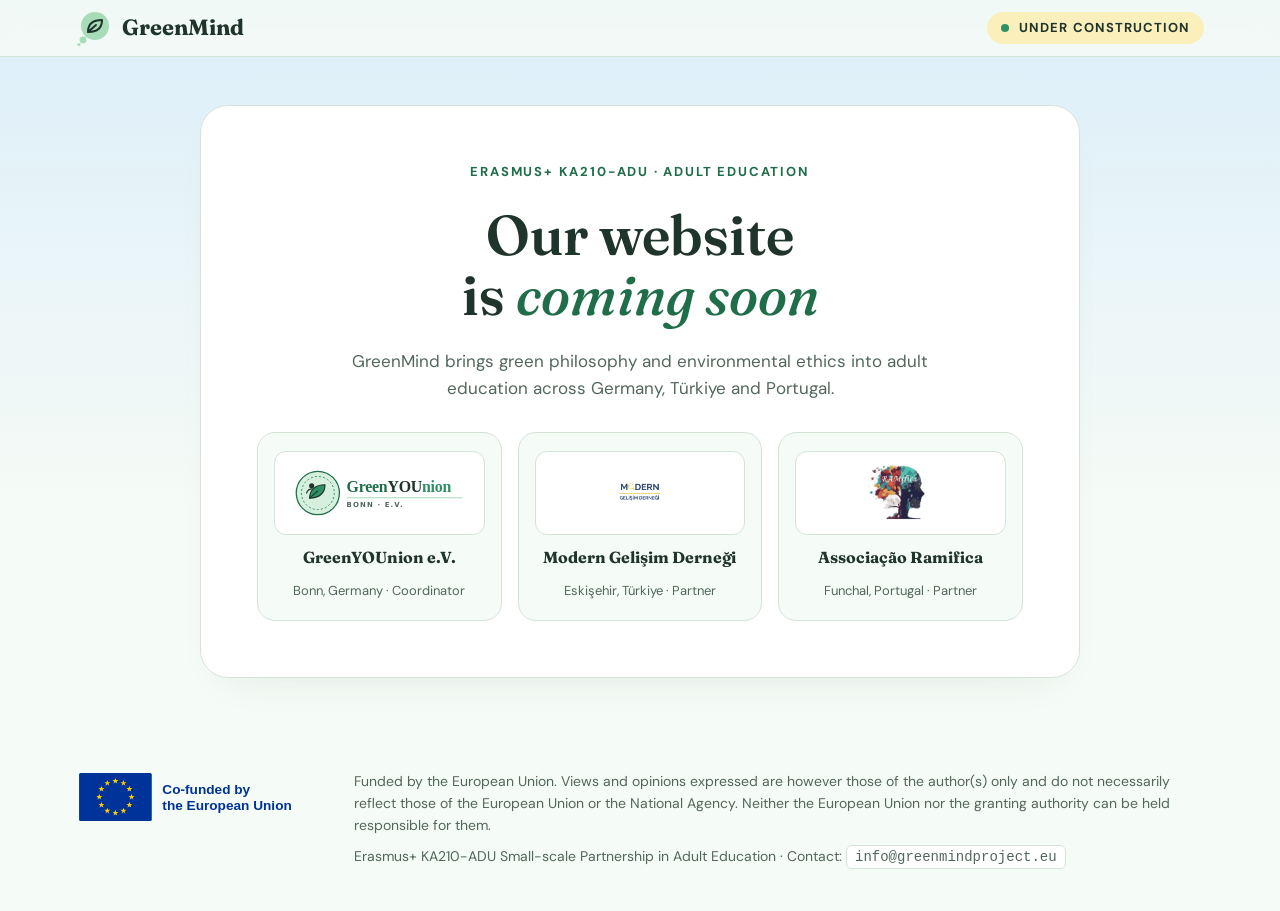
==== commit c0e6ec49: "Add minimal Under Construction page, Erasmus+ emblem, partner logos, and keep full site at site.html" ====
--- a/index.html
+++ b/index.html
@@ -3,289 +3,77 @@
 <head>
 <meta charset="utf-8">
 <meta name="viewport" content="width=device-width, initial-scale=1, viewport-fit=cover">
-<title>GreenMind Project</title>
-<meta name="description" content="GreenMind brings philosophy into climate education. An Erasmus+ adult education partnership between Germany, Türkiye and Portugal building open tools to explore the questions behind sustainability.">
+<title>GreenMind Project · Under Construction</title>
+<meta name="description" content="GreenMind brings philosophy into climate education. An Erasmus+ adult education partnership between Germany, Türkiye and Portugal.">
 <meta name="color-scheme" content="light">
 <meta name="theme-color" content="#F5FBF6">
 <link rel="icon" href="favicon.svg" type="image/svg+xml">
 <link rel="canonical" href="https://greenmindproject.eu/">
 
-<!-- Open Graph / social preview (og:url and og:image must be absolute URLs) -->
+<!-- Open Graph / social preview -->
 <meta property="og:type" content="website">
 <meta property="og:site_name" content="GreenMind">
 <meta property="og:locale" content="en_GB">
-<meta property="og:title" content="What do we owe the Earth? · GreenMind">
-<meta property="og:description" content="GreenMind brings philosophy into climate education. An Erasmus+ adult education partnership between Germany, Türkiye and Portugal building open tools to explore the questions behind sustainability.">
+<meta property="og:title" content="GreenMind Project · Under Construction">
+<meta property="og:description" content="GreenMind brings philosophy into climate education. An Erasmus+ adult education partnership between Germany, Türkiye and Portugal.">
 <meta property="og:url" content="https://greenmindproject.eu/">
 <meta property="og:image" content="https://greenmindproject.eu/og-image.png">
 <meta property="og:image:width" content="1200">
 <meta property="og:image:height" content="630">
-<meta property="og:image:alt" content="GreenMind: What do we owe the Earth? A person sits thinking under a tree on a green hill while wind turbines turn in the distance.">
+<meta property="og:image:alt" content="GreenMind Project">
 <meta name="twitter:card" content="summary_large_image">
 
 <link rel="preconnect" href="https://fonts.googleapis.com">
 <link rel="preconnect" href="https://fonts.gstatic.com" crossorigin>
 <link rel="stylesheet" href="https://fonts.googleapis.com/css2?family=Fraunces:ital,opsz,wght@0,9..144,400..800;1,9..144,400..700&family=DM+Sans:opsz,wght@9..40,400..700&display=swap">
 <link rel="stylesheet" href="css/styles.css">
-<script src="js/main.js" defer></script>
 </head>
-<body>
-<svg width="0" height="0" style="position:absolute" aria-hidden="true">
-  <defs>
-    <symbol id="tree" overflow="visible"><rect class="tr-trunk" x="-3.5" y="-36" width="7" height="38" rx="3"/><circle class="tr-a" cx="0" cy="-50" r="22"/><circle class="tr-b" cx="-15" cy="-38" r="14"/><circle class="tr-b" cx="15" cy="-38" r="13"/></symbol>
-  </defs>
-</svg>
+<body class="uc-page">
 
 <header class="top">
   <div class="wrap">
-    <a class="brand" href="#top" aria-label="GreenMind home">
+    <a class="brand" href="/" aria-label="GreenMind home">
       <svg viewBox="0 0 36 36" aria-hidden="true"><circle cx="19" cy="16" r="14" fill="var(--mint-deep)"/><circle cx="7" cy="30" r="3.4" fill="var(--mint-deep)"/><circle cx="3" cy="34.5" r="1.6" fill="var(--mint-deep)"/><path d="M12 22c0-8 5-12 14-12 0 8-5 12-14 12zM12 22l8-7" fill="none" stroke="var(--ink)" stroke-width="2" stroke-linecap="round" stroke-linejoin="round"/></svg>
       GreenMind
     </a>
-    <nav class="links" aria-label="Sections">
-      <a href="#about">Ideas</a><a href="#journey">Journey</a><a href="#results">Results</a><a href="#partners">Partners</a><a href="#news">News</a><a class="cta" href="#toolkit">Try the toolkit</a>
-    </nav>
+    <span class="uc-badge"><span class="dot" aria-hidden="true"></span>Under construction</span>
   </div>
 </header>
 
-<main id="top">
-<section class="hero" id="hero">
-  <canvas id="leaves" aria-hidden="true"></canvas>
-  <div class="wrap">
-    <p class="eyebrow">Erasmus+ · Adult education · Germany, Türkiye, Portugal</p>
-    <h1>What do we <em>owe</em> the Earth?</h1>
-    <p class="tag">GreenMind brings philosophy into climate education. We help adult educators ask the questions behind sustainability, and we build open tools to explore them.</p>
-    <div class="hero-cta">
-      <a class="btn" href="#toolkit">Explore the toolkit</a>
-      <a class="btn soft" href="#journey">Follow the journey</a>
-    </div>
-    <div class="nextup" aria-live="polite">
-      <span class="dot" aria-hidden="true"></span>
-      <div><b id="nx-title">Ecology &amp; Climate Action Workshop</b><div class="meta" id="nx-meta">Next stop · Eskişehir, Türkiye · 16–19 Nov 2026</div></div>
-      <div class="cd" id="cd"><span>6 days</span></div>
-    </div>
-  </div>
+<main class="uc-main">
+  <div class="wrap" style="width:100%">
+    <div class="uc-box">
+      <p class="eyebrow">Erasmus+ KA210-ADU · Adult Education</p>
+      <h1>Our website is <em>coming soon</em></h1>
+      <p class="lede">GreenMind brings green philosophy and environmental ethics into adult education across Germany, Türkiye and Portugal.</p>
 
-  <svg class="scene" id="scene" viewBox="0 0 1440 520" preserveAspectRatio="xMidYMax slice" role="img" aria-label="A person sits thinking under a tree on a green hill while wind turbines turn in the distance">
-    <g class="stars"><circle cx="330" cy="90" r="2"/><circle cx="470" cy="150" r="1.6"/><circle cx="610" cy="80" r="2.2"/><circle cx="720" cy="170" r="1.5"/><circle cx="930" cy="96" r="2"/><circle cx="1160" cy="210" r="1.7"/><circle cx="1240" cy="120" r="2.2"/><circle cx="540" cy="220" r="1.4"/><circle cx="400" cy="200" r="1.8"/></g>
-    <g class="lyr l0"><g transform="translate(1040 150)"><g class="rays"><line y1="-64" y2="-82"/><line y1="-64" y2="-82" transform="rotate(45)"/><line y1="-64" y2="-82" transform="rotate(90)"/><line y1="-64" y2="-82" transform="rotate(135)"/><line y1="-64" y2="-82" transform="rotate(180)"/><line y1="-64" y2="-82" transform="rotate(225)"/><line y1="-64" y2="-82" transform="rotate(270)"/><line y1="-64" y2="-82" transform="rotate(315)"/></g><circle class="sun" r="48"/></g></g>
-    <g class="cloud c1"><ellipse cx="420" cy="150" rx="70" ry="22"/><ellipse cx="460" cy="134" rx="44" ry="24"/><ellipse cx="390" cy="138" rx="30" ry="16"/></g>
-    <g class="cloud c2"><ellipse cx="1220" cy="230" rx="64" ry="18"/><ellipse cx="1190" cy="216" rx="38" ry="20"/><ellipse cx="640" cy="230" rx="46" ry="13"/></g>
-    <path class="bird" d="M0 180q7-9 14 0q7-9 14 0"/><path class="bird two" d="M0 120q6-8 12 0q6-8 12 0"/>
-    <g class="lyr l1">
-      <path class="hh1" d="M-40 330C200 250 400 300 620 280S1000 220 1480 300V520H-40Z"/>
-      <g transform="translate(380 292)"><line class="mast" y2="-92"/><g transform="translate(0 -92)"><g class="blades"><path d="M0 0L-4-42 0-48 4-42Z"/><path d="M0 0L-4-42 0-48 4-42Z" transform="rotate(120)"/><path d="M0 0L-4-42 0-48 4-42Z" transform="rotate(240)"/></g><circle class="hub" r="5"/></g></g>
-      <g transform="translate(468 294) scale(.78)"><line class="mast" y2="-92"/><g transform="translate(0 -92)"><g class="blades slow"><path d="M0 0L-4-42 0-48 4-42Z"/><path d="M0 0L-4-42 0-48 4-42Z" transform="rotate(120)"/><path d="M0 0L-4-42 0-48 4-42Z" transform="rotate(240)"/></g><circle class="hub" r="5"/></g></g>
-      <g transform="translate(1150 262) scale(.7)"><line class="mast" y2="-92"/><g transform="translate(0 -92)"><g class="blades slow"><path d="M0 0L-4-42 0-48 4-42Z"/><path d="M0 0L-4-42 0-48 4-42Z" transform="rotate(120)"/><path d="M0 0L-4-42 0-48 4-42Z" transform="rotate(240)"/></g><circle class="hub" r="5"/></g></g>
-    </g>
-    <g class="lyr l2">
-      <path class="hh2" d="M-40 390C240 330 520 400 760 360S1200 320 1480 380V520H-40Z"/>
-      <use href="#tree" x="186" y="368" class="sway"/><use href="#tree" x="236" y="364" class="sway" transform="translate(236 364) scale(.7) translate(-236 -364)"/>
-      <use href="#tree" x="574" y="376" class="sway" transform="translate(574 376) scale(.8) translate(-574 -376)"/>
-      <use href="#tree" x="1245" y="347" class="sway"/><use href="#tree" x="1300" y="352" class="sway" transform="translate(1300 352) scale(.72) translate(-1300 -352)"/>
-      <g class="sway"><rect class="tr-trunk" x="900" y="262" width="12" height="88" rx="5"/><circle class="tr-a" cx="906" cy="226" r="54"/><circle class="tr-b" cx="866" cy="252" r="34"/><circle class="tr-b" cx="948" cy="254" r="32"/><circle class="tr-a" cx="930" cy="200" r="30"/></g>
-      <g class="thinker">
-        <circle class="bub" cx="846" cy="270" r="4.5"/><circle class="bub" cx="834" cy="252" r="7"/><circle class="bub" cx="800" cy="204" r="38"/>
-        <g transform="translate(800 204)">
-          <g class="bi b1"><path d="M-14 14c0-18 10-28 28-28 0 18-10 28-28 28zM-14 14l16-16"/></g>
-          <g class="bi b2"><path d="M0-18c10 12 14 18 14 25a14 14 0 0 1-28 0c0-7 4-13 14-25z"/></g>
-          <g class="bi b3"><text x="0" y="14" text-anchor="middle">?</text></g>
-        </g>
-        <path class="fig-l" stroke-width="10" d="M872 338q-26-8-42 4l-3 13"/>
-        <ellipse class="fig" cx="870" cy="320" rx="13" ry="21"/>
-        <circle class="fig" cx="866" cy="289" r="10.5"/>
-        <path class="fig-l" stroke-width="5.5" d="M868 312q-14 3-6-13"/>
-      </g>
-    </g>
-    <g class="lyr l3">
-      <path class="hh3" d="M-40 452C300 410 600 472 900 442S1300 430 1480 462V520H-40Z"/>
-      <circle class="fl-a" cx="320" cy="468" r="5"/><circle class="fl-b" cx="352" cy="480" r="4"/><circle class="fl-c" cx="410" cy="472" r="4"/><circle class="fl-a" cx="640" cy="486" r="5"/><circle class="fl-b" cx="700" cy="476" r="4.5"/><circle class="fl-c" cx="760" cy="490" r="4"/><circle class="fl-b" cx="980" cy="468" r="5"/><circle class="fl-a" cx="1030" cy="480" r="4"/><circle class="fl-c" cx="1090" cy="466" r="4"/><circle class="fl-a" cx="520" cy="492" r="4"/><circle class="fl-b" cx="860" cy="484" r="4"/>
-    </g>
-  </svg>
-</section>
-
-<div class="marq" aria-label="Questions the project asks">
-  <div class="marq-track">
-    <span>Does a river have rights?</span><span>Can wanting less make us happier?</span><span>Who pays for a warming world?</span><span>Is a species we never met still a loss?</span><span>What do we owe people not yet born?</span>
-    <span aria-hidden="true">Does a river have rights?</span><span aria-hidden="true">Can wanting less make us happier?</span><span aria-hidden="true">Who pays for a warming world?</span><span aria-hidden="true">Is a species we never met still a loss?</span><span aria-hidden="true">What do we owe people not yet born?</span>
-  </div>
-</div>
-
-<section id="about" class="sec">
-  <div class="wrap">
-    <div class="about-top">
-      <div class="rv">
-        <div class="sec-head" style="margin-bottom:18px"><p class="eyebrow">The idea</p><h2>Climate change is a scientific question. It is also a <em>philosophical</em> one.</h2></div>
-        <p class="lede">Many adult educators teach the facts of climate change but have few resources for the ethics behind them. GreenMind brings green philosophy into adult learning, so people can think critically about nature, consumption and responsibility.</p>
-      </div>
-      <div class="facts rv">
-        <div class="fact" style="background:var(--mint)"><b data-count="3">3</b><span>countries working together</span></div>
-        <div class="fact" style="background:var(--butter)"><b data-count="24">24</b><span>months, Sep 2025 to Aug 2027</span></div>
-        <div class="fact" style="background:var(--rose)"><b data-count="4">4</b><span>international meetings</span></div>
-        <div class="fact" style="background:var(--sky)"><b data-count="6">6</b><span>open learning tools</span></div>
-      </div>
-    </div>
-    <div class="ideas">
-      <article class="idea rv"><div class="blob" style="background:var(--mint)"><svg viewBox="0 0 48 48"><path d="M24 28V12M24 20c-6 0-10-4-10-10 6 0 10 4 10 10zM24 17c5 0 8-3 8-8-5 0-8 3-8 8z"/><path d="M8 30h32M24 30v6M24 36l-7 6M24 36l7 6M16 33l-5 5M32 33l5 5"/></svg></div><h3>Deep ecology</h3><p>Every living being has value in itself, whether or not it is useful to people.</p><span class="who">Arne Næss</span></article>
-      <article class="idea rv"><div class="blob" style="background:var(--rose)"><svg viewBox="0 0 48 48"><path d="M24 26V14M24 18c-4 0-7-3-7-7 4 0 7 3 7 7zM24 16c4 0 6-2 6-6-4 0-6 2-6 6z"/><path d="M6 30c5-2 9-1 12 3l6 3 6-3c3-4 7-5 12-3M10 38c6 4 22 4 28 0"/></svg></div><h3>Ecofeminism</h3><p>The way societies dominate nature mirrors the way they dominate people. An ethics of care answers both.</p><span class="who">Care before control</span></article>
-      <article class="idea rv"><div class="blob" style="background:var(--sky)"><svg viewBox="0 0 48 48"><circle cx="14" cy="16" r="4"/><circle cx="34" cy="16" r="4"/><circle cx="24" cy="12" r="4"/><path d="M6 32c0-5 4-8 8-8s8 3 8 8M26 32c0-5 4-8 8-8s8 3 8 8M17 22c1-3 4-5 7-5s6 2 7 5M6 38h36"/></svg></div><h3>Social ecology</h3><p>Environmental problems grow out of social ones. Fairer communities make a healthier planet.</p><span class="who">Climate justice</span></article>
-      <article class="idea rv"><div class="blob" style="background:var(--butter)"><svg viewBox="0 0 48 48"><circle cx="24" cy="24" r="16"/><path d="M24 8v32M8 24h32" stroke-dasharray="2 5"/><circle cx="24" cy="24" r="4"/></svg></div><h3>Stoicism and minimalism</h3><p>Live in agreement with nature and look for happiness in wisdom, not consumption.</p><span class="who">Wanting less</span></article>
-    </div>
-  </div>
-</section>
-
-<section id="journey" class="sec journey">
-  <div class="wrap">
-    <div class="sec-head rv"><p class="eyebrow">The journey</p><h2>Four meetings, <em>three</em> countries</h2><p class="lede">Each meeting hands the next one a piece of work. Between them, partners build the tools online.</p></div>
-    <div class="route" aria-hidden="true"><span class="plane"><svg viewBox="0 0 24 24"><path d="M2 12l20-9-6 18-4-7z"/></svg></span></div>
-    <ol class="stops">
-      <li class="stop rv" data-start="2025-12-10" data-end="2025-12-12">
-        <svg viewBox="0 0 320 170" aria-hidden="true"><rect width="320" height="170" fill="var(--lilac)"/><circle cx="262" cy="40" r="18" fill="var(--card)"/><rect x="48" y="62" width="34" height="58" fill="var(--stone)"/><path d="M48 62l17-34 17 34z" fill="var(--stone)"/><rect x="92" y="80" width="62" height="40" fill="var(--rose)"/><path d="M92 80l31-18 31 18z" fill="var(--stone)"/><rect x="166" y="70" width="40" height="50" fill="var(--butter)"/><rect x="216" y="88" width="56" height="32" fill="var(--peach)"/><rect y="118" width="320" height="8" fill="var(--stone)"/><rect y="126" width="320" height="44" fill="var(--water)"/><path d="M20 126q45 40 90 0M120 126q45 40 90 0M220 126q45 40 90 0" fill="none" stroke="var(--stone)" stroke-width="6"/><g fill="var(--card)"><circle cx="30" cy="30" r="2.5"/><circle cx="110" cy="20" r="2"/><circle cx="150" cy="48" r="2.5"/><circle cx="200" cy="26" r="2"/><circle cx="296" cy="84" r="2.5"/><circle cx="20" cy="90" r="2"/><circle cx="232" cy="64" r="2"/></g></svg>
-        <div class="body"><div class="row"><span class="when">10–12 Dec 2025</span><span class="chip done">Done</span></div><h3>Know-How Meeting</h3><p>Bonn, Germany. Partners compared adult education in their countries and planned the toolkit.</p></div>
-      </li>
-      <li class="stop rv" data-start="2026-05-20" data-end="2026-05-23">
-        <svg viewBox="0 0 320 170" aria-hidden="true"><rect width="320" height="170" fill="var(--butter)"/><circle cx="60" cy="44" r="22" fill="var(--sun)"/><path d="M40 128Q130 10 210 84T330 96V128Z" fill="var(--mint-deep)"/><path d="M110 128Q160 60 214 96T300 112V128Z" fill="var(--h3)"/><g fill="var(--card)"><rect x="150" y="96" width="10" height="9"/><rect x="172" y="104" width="10" height="9"/><rect x="196" y="100" width="10" height="9"/><rect x="224" y="108" width="10" height="9"/></g><g fill="var(--peach)"><path d="M148 96l7-6 7 6zM170 104l7-6 7 6zM194 100l7-6 7 6zM222 108l7-6 7 6z"/></g><rect y="126" width="320" height="44" fill="var(--water)"/><path d="M0 140q20-8 40 0t40 0 40 0 40 0 40 0 40 0 40 0 40 0M0 156q20-8 40 0t40 0 40 0 40 0 40 0 40 0 40 0 40 0" fill="none" stroke="var(--card)" stroke-width="2.5" opacity=".7"/><path d="M70 146h30l-6 8H76zM84 144v-22l14 20z" fill="var(--card)"/></svg>
-        <div class="body"><div class="row"><span class="when">20–23 May 2026</span><span class="chip done">Done</span></div><h3>Green Philosophy Training</h3><p>Funchal, Madeira. Four days on philosophy for adults, environmental ethics and Stoicism.</p></div>
-      </li>
-      <li class="stop rv is-next" data-start="2026-11-16" data-end="2026-11-19">
-        <svg viewBox="0 0 320 170" aria-hidden="true"><rect width="320" height="170" fill="var(--peach)"/><circle cx="250" cy="42" r="20" fill="var(--butter)"/><rect y="104" width="320" height="66" fill="var(--mint-deep)"/><path d="M0 130Q80 120 160 130T320 130V158Q240 148 160 158T0 158Z" fill="var(--water)"/><path d="M84 132Q160 62 236 132" fill="none" stroke="var(--stone)" stroke-width="9" stroke-linecap="round"/><path d="M110 112v16M135 98v24M160 94v26M185 98v24M210 112v16" stroke="var(--stone)" stroke-width="3"/><path d="M40 140q18 9 36 0l-4 8H44z" fill="var(--card)"/><g><rect x="34" y="78" width="6" height="30" fill="var(--trunk)"/><circle cx="37" cy="66" r="20" fill="var(--rose)"/><rect x="278" y="84" width="6" height="26" fill="var(--trunk)"/><circle cx="281" cy="72" r="18" fill="var(--butter)"/><rect x="66" y="92" width="5" height="18" fill="var(--trunk)"/><circle cx="68" cy="86" r="12" fill="var(--butter)"/><circle cx="302" cy="96" r="12" fill="var(--rose)"/></g></svg>
-        <div class="body"><div class="row"><span class="when">16–19 Nov 2026</span><span class="chip next">Next</span></div><h3>Ecology &amp; Climate Action Workshop</h3><p>Eskişehir, Türkiye. Climate justice, the rights of nature, and the first TABU cards.</p></div>
-      </li>
-      <li class="stop rv" data-start="2027-04-20" data-end="2027-04-23">
-        <svg viewBox="0 0 320 170" aria-hidden="true"><rect width="320" height="170" fill="var(--sky)"/><rect y="120" width="320" height="50" fill="var(--mint-deep)"/><path d="M130 170L152 110h16l22 60z" fill="var(--card)" opacity=".8"/><g fill="var(--trunk)"><rect x="52" y="76" width="7" height="60"/><rect x="262" y="76" width="7" height="60"/><rect x="108" y="84" width="5" height="40"/><rect x="208" y="84" width="5" height="40"/></g><g fill="var(--rose)"><circle cx="56" cy="58" r="34"/><circle cx="24" cy="80" r="22"/><circle cx="266" cy="58" r="34"/><circle cx="298" cy="80" r="22"/><circle cx="110" cy="74" r="20"/><circle cx="210" cy="74" r="20"/></g><g fill="var(--card)" opacity=".85"><circle cx="46" cy="50" r="6"/><circle cx="276" cy="46" r="6"/><circle cx="112" cy="68" r="4"/><circle cx="206" cy="70" r="4"/></g><g fill="var(--rose)"><circle cx="140" cy="100" r="2.5"/><circle cx="176" cy="88" r="2.5"/><circle cx="160" cy="130" r="2.5"/><circle cx="186" cy="118" r="2"/><circle cx="134" cy="142" r="2"/></g></svg>
-        <div class="body"><div class="row"><span class="when">20–23 Apr 2027</span><span class="chip">Planned</span></div><h3>Final Meeting</h3><p>Bonn, Germany. Minimalism, wisdom over consumption, and the Green Future Declaration.</p></div>
-      </li>
-    </ol>
-  </div>
-</section>
-
-<section id="toolkit" class="sec kit">
-  <div class="wrap">
-    <div class="sec-head rv"><p class="eyebrow">The toolkit</p><h2>Don’t just read about it. <em>Play</em> with it.</h2><p class="lede">Early versions of the project’s learning tools. Use them in a session, or try them on your own.</p></div>
-    <div class="tabs" role="tablist" aria-label="Learning tools">
-      <button role="tab" id="t-strip" aria-controls="p-strip" aria-selected="true"><i style="background:var(--lilac)"><svg viewBox="0 0 24 24"><rect x="3" y="5" width="18" height="14" rx="2"/><path d="M8 5v14M16 5v14"/></svg></i>History strip</button>
-      <button role="tab" id="t-cal" aria-controls="p-cal" aria-selected="false"><i style="background:var(--butter)"><svg viewBox="0 0 24 24"><circle cx="12" cy="12" r="8"/><path d="M12 4v8l5 3"/></svg></i>Ecology calendar</button>
-      <button role="tab" id="t-pyr" aria-controls="p-pyr" aria-selected="false"><i style="background:var(--peach)"><svg viewBox="0 0 24 24"><path d="M12 4l9 16H3zM8 12h8M6 16h12"/></svg></i>Ecosystem pyramid</button>
-      <button role="tab" id="t-eth" aria-controls="p-eth" aria-selected="false"><i style="background:var(--sky)"><svg viewBox="0 0 24 24"><path d="M12 4v16M5 8h14M5 8l-2 6h4zM19 8l-2 6h4zM8 20h8"/></svg></i>Where do you stand?</button>
-      <button role="tab" id="t-tabu" aria-controls="p-tabu" aria-selected="false"><i style="background:var(--rose)"><svg viewBox="0 0 24 24"><rect x="5" y="3" width="12" height="16" rx="2"/><path d="M9 21h8a2 2 0 0 0 2-2V8"/></svg></i>TABU cards</button>
-    </div>
-
-    <div class="panel" id="p-strip" role="tabpanel" aria-labelledby="t-strip">
-      <h3>History of Environmental Philosophy</h3>
-      <p class="sub">How thinkers have seen nature, from “everything is water” to “nature has rights”.</p>
-      <div class="film"><div class="strip" id="strip" tabindex="0" aria-label="Timeline of philosophers, scroll sideways"></div></div>
-      <p class="hint">Scroll sideways to move through 2,600 years.</p>
-    </div>
-
-    <div class="panel" id="p-cal" role="tabpanel" aria-labelledby="t-cal" hidden>
-      <h3>Ecology Calendar</h3>
-      <p class="sub">Pick a month. Each environmental day comes with a question to discuss.</p>
-      <div class="year">
-        <svg class="wheel" id="wheel" viewBox="0 0 340 340" role="group" aria-label="Months of the year"></svg>
-        <ul class="days" id="days"></ul>
-      </div>
-    </div>
-
-    <div class="panel" id="p-pyr" role="tabpanel" aria-labelledby="t-pyr" hidden>
-      <h3>Ecosystem Pyramid</h3>
-      <p class="sub">Every level feeds the one above it. Switch on a human pressure and watch it travel through the pyramid. This is a simplified teaching model, not a simulation.</p>
-      <div class="pyr">
-        <div class="layers" id="layers"></div>
-        <div class="press" id="press"></div>
-      </div>
-    </div>
-
-    <div class="panel" id="p-eth" role="tabpanel" aria-labelledby="t-eth" hidden>
-      <h3>Where do you stand?</h3>
-      <p class="sub">Three dilemmas place you on the five views of environmental ethics. The scale tips between people and nature as you answer.</p>
-      <div class="ethics">
-        <div class="q" id="quiz"></div>
-        <div>
-          <svg class="balance" id="balance" viewBox="0 0 340 230" role="img" aria-label="A balance scale with a person on one side and a tree on the other">
-            <path class="st" d="M170 70V200M120 206h100"/>
-            <g class="beam">
-              <path class="st" d="M60 70H280"/>
-              <g transform="translate(60 70)"><g class="pan"><path class="st" d="M0 0L-34 70M0 0L34 70"/><path d="M-42 70h84a42 22 0 0 1-84 0z" fill="var(--sky)" stroke="var(--ink)" stroke-width="3"/><circle cx="0" cy="34" r="9" fill="var(--fig)"/><path d="M-12 68c0-12 5-20 12-20s12 8 12 20z" fill="var(--fig)"/></g></g>
-              <g transform="translate(280 70)"><g class="pan"><path class="st" d="M0 0L-34 70M0 0L34 70"/><path d="M-42 70h84a42 22 0 0 1-84 0z" fill="var(--mint)" stroke="var(--ink)" stroke-width="3"/><rect x="-3" y="46" width="6" height="22" fill="var(--trunk)"/><circle cx="0" cy="36" r="15" fill="var(--canopy)"/><circle cx="-10" cy="44" r="9" fill="var(--canopy2)"/><circle cx="10" cy="44" r="9" fill="var(--canopy2)"/></g></g>
-            </g>
-            <circle cx="170" cy="70" r="7" fill="var(--butter)" stroke="var(--ink)" stroke-width="3"/>
-          </svg>
-          <div class="spectrum" id="spectrum"></div>
+      <div class="uc-logos" aria-label="Partner organisations">
+        <div class="uc-logo-card">
+          <div class="img-wrap"><img src="images/greenyounion.svg" alt="GreenYOUnion e.V. logo"></div>
+          <b>GreenYOUnion e.V.</b>
+          <span>Bonn, Germany · Coordinator</span>
         </div>
-      </div>
-    </div>
-
-    <div class="panel" id="p-tabu" role="tabpanel" aria-labelledby="t-tabu" hidden>
-      <h3>TABU: Philosophy &amp; Environmental Ethics</h3>
-      <p class="sub">Explain the word without the forbidden ones. Sample cards; the full deck is being written at the Eskişehir workshop.</p>
-      <div class="tabu-wrap">
-        <div>
-          <div class="tcard" id="tcard" aria-live="polite">
-            <span class="lbl">Explain this word</span>
-            <div class="target" id="tabu-target"></div>
-            <span class="lbl">Without saying</span>
-            <ul id="tabu-forbid"></ul>
-          </div>
-          <div style="display:flex;gap:10px;margin-top:22px;flex-wrap:wrap">
-            <button class="btn" id="tabu-score">Got it · <span id="score">0</span></button>
-            <button class="btn soft" id="tabu-next">Skip</button>
-          </div>
+        <div class="uc-logo-card">
+          <div class="img-wrap"><img src="images/modern-gelisim.png" alt="Modern Gelişim Derneği logo"></div>
+          <b>Modern Gelişim Derneği</b>
+          <span>Eskişehir, Türkiye · Partner</span>
         </div>
-        <div class="rules">
-          <p><b>Teams of 3–5.</b> One player describes the word at the top. Their team has one minute to guess it.</p>
-          <p><b>Forbidden words.</b> If the describer says one of the five words below it, the card is lost.</p>
-          <p><b>Then discuss.</b> After each round, ask what made the concept hard to explain. The debate is the point.</p>
+        <div class="uc-logo-card">
+          <div class="img-wrap"><img src="images/ramifica.jpg" alt="Associação Ramifica logo"></div>
+          <b>Associação Ramifica</b>
+          <span>Funchal, Portugal · Partner</span>
         </div>
       </div>
     </div>
   </div>
-</section>
-
-<section id="results" class="sec">
-  <div class="wrap">
-    <div class="sec-head rv"><p class="eyebrow">Results</p><h2>Six open tools for educators</h2><p class="lede">Every result will be free to download and reuse here, on EPALE and on the Erasmus+ Project Results Platform.</p></div>
-    <div class="outputs">
-      <article class="out rv" style="background:var(--lilac)"><svg viewBox="0 0 54 54"><rect x="5" y="14" width="44" height="26" rx="4"/><path d="M17 14v26M29 14v26M41 14v26M5 20h44M5 34h44"/></svg><span class="lead">Germany</span><h3>History of Environmental Philosophy Strip</h3><p>A visual timeline of how thinkers from Thales to Næss saw nature.</p><span class="state">In progress</span></article>
-      <article class="out rv" style="background:var(--butter)"><svg viewBox="0 0 54 54"><rect x="8" y="11" width="38" height="34" rx="5"/><path d="M8 21h38M18 7v8M36 7v8M17 30h4M25 30h4M33 30h4M17 37h4M25 37h4"/></svg><span class="lead">Türkiye</span><h3>Ecology Calendar</h3><p>Global environmental days, each paired with a discussion question.</p><span class="state">In progress</span></article>
-      <article class="out rv" style="background:var(--peach)"><svg viewBox="0 0 54 54"><path d="M27 7l21 38H6zM19 22h16M14 31h26M10 38h34"/></svg><span class="lead">Portugal</span><h3>Ecosystem Pyramid</h3><p>An interactive tool that shows how human actions ripple through species.</p><span class="state">In progress</span></article>
-      <article class="out rv" style="background:var(--sky)"><svg viewBox="0 0 54 54"><path d="M27 14c-5-4-12-5-19-4v30c7-1 14 0 19 4 5-4 12-5 19-4V10c-7-1-14 0-19 4zM27 14v30"/></svg><span class="lead">Germany</span><h3>Philosophers and Their Perspectives on Nature</h3><p>A digital booklet with case studies for adult classrooms.</p><span class="state">In progress</span></article>
-      <article class="out rv" style="background:var(--rose)"><svg viewBox="0 0 54 54"><rect x="9" y="12" width="24" height="32" rx="4" transform="rotate(-8 21 28)"/><rect x="23" y="10" width="24" height="32" rx="4" transform="rotate(8 35 26)"/><path d="M31 21h9M32 27h8"/></svg><span class="lead">Türkiye</span><h3>TABU Game</h3><p>A word game on philosophy and environmental ethics.</p><span class="state">Cards drafted November 2026</span></article>
-      <article class="out rv" style="background:var(--mint)"><svg viewBox="0 0 54 54"><path d="M14 8h22l8 8v30H14zM36 8v8h8M20 24h18M20 31h18M20 38h10"/><circle cx="38" cy="40" r="4"/></svg><span class="lead">All partners</span><h3>Green Future Declaration</h3><p>Creative philosophical ideas for a green future, signed at the final meeting.</p><span class="state">April 2027</span></article>
-    </div>
-  </div>
-</section>
-
-<section id="partners" class="sec" style="padding-top:0">
-  <div class="wrap">
-    <div class="sec-head rv"><p class="eyebrow">Partners</p><h2>Who is behind GreenMind</h2></div>
-    <div class="partners">
-      <article class="partner rv"><div class="mono blob" style="background:var(--mint-deep)">GY</div><span class="role">Coordinator</span><h3>GreenYOUnion e.V.</h3><span class="city">Bonn, Germany</span><p>Critical thinking, environmental advocacy and social inclusion through non-formal learning.</p></article>
-      <article class="partner rv"><div class="mono blob" style="background:var(--peach)">MG</div><span class="role">Partner</span><h3>Modern Gelişim Derneği</h3><span class="city">Eskişehir, Türkiye</span><p>Non-formal education, leadership and sustainability projects. Leads dissemination and the TABU game.</p></article>
-      <article class="partner rv"><div class="mono blob" style="background:var(--sky)">AR</div><span class="role">Partner</span><h3>Associação Ramifica</h3><span class="city">Funchal, Madeira, Portugal</span><p>Inclusion and sustainability education with an island perspective. Leads visual identity and evaluation.</p></article>
-    </div>
-  </div>
-</section>
-
-<section id="news" class="sec newsband">
-  <div class="wrap">
-    <div class="sec-head rv"><p class="eyebrow">News</p><h2>From the project</h2></div>
-    <div class="news">
-      <article class="post rv"><time datetime="2026-11-10">10 Nov 2026</time><h3>Eskişehir workshop opens next week</h3><p>Twelve educators from three countries meet to explore climate justice and write the first TABU cards.</p></article>
-      <article class="post rv"><time datetime="2026-05-25">25 May 2026</time><h3>Stoicism by the Atlantic</h3><p>Educators in Funchal designed lesson plans that link Stoic thought with low-consumption living.</p></article>
-      <article class="post rv"><time datetime="2025-12-15">15 Dec 2025</time><h3>GreenMind kicks off in Bonn</h3><p>Partners agreed the work plan and the six tools the project will publish.</p></article>
-    </div>
-  </div>
-</section>
 </main>
 
 <footer>
   <div class="wrap foot">
-    <div class="eu">Place the official “Co-funded by the European Union” logo here</div>
+    <div class="eu"><img src="images/eu-cofunded.svg" alt="Co-funded by the European Union"></div>
     <div>
       <p>Funded by the European Union. Views and opinions expressed are however those of the author(s) only and do not necessarily reflect those of the European Union or the National Agency. Neither the European Union nor the granting authority can be held responsible for them.</p>
-      <p style="margin-top:8px">Project no. 2025-1-DE02-KA210-ADU-[add number] · Erasmus+ KA210-ADU Small-scale Partnership in Adult Education</p>
-      <div class="contact"><span>Contact:</span><code id="mail">info@greenmind-project.eu</code><button class="btn soft" id="copy">Copy</button></div>
-      <p style="margin-top:12px">© 2026 GreenMind partnership · Content licensed CC BY 4.0</p>
+      <p style="margin-top:8px">Erasmus+ KA210-ADU Small-scale Partnership in Adult Education · Contact: <code style="font-family:ui-monospace,Menlo,Consolas,monospace;background:var(--card);border:1px solid var(--line);padding:3px 8px;border-radius:6px">info@greenmindproject.eu</code></p>
     </div>
   </div>
 </footer>
--- a/css/styles.css
+++ b/css/styles.css
@@ -268,6 +268,8 @@
 .partners{display:grid;grid-template-columns:repeat(3,1fr);gap:18px}
 .partner{background:var(--card);border:1px solid var(--line);border-radius:var(--r);padding:26px 24px;display:flex;flex-direction:column;gap:8px;min-width:0}
 .partner .mono{width:76px;height:76px;display:grid;place-items:center;font-family:var(--display);font-weight:700;font-size:26px;margin-bottom:8px}
+.partner-logo{height:96px;display:flex;align-items:center;justify-content:flex-start;margin-bottom:8px;padding:6px 10px;background:#FFFFFF;border:1px solid var(--line);border-radius:16px}
+.partner-logo img{max-height:100%;max-width:100%;width:auto;height:auto;object-fit:contain;display:block}
 .partner .role{font-size:13px;font-weight:700;letter-spacing:.08em;text-transform:uppercase;color:var(--leaf-ink)}
 .partner .city{font-size:15px;font-weight:500}
 .partner p{font-size:16px;color:var(--muted)}
@@ -284,8 +286,27 @@
 /* footer */
 footer{padding-block:44px;font-size:14px;color:var(--muted)}
 .foot{display:grid;grid-template-columns:auto 1fr;gap:28px;align-items:start}
-.eu{width:210px;height:58px;border:2px dashed var(--stone);border-radius:10px;display:flex;align-items:center;justify-content:center;font-size:12px;text-align:center;padding:6px}
+.eu{width:250px;display:flex;align-items:center;justify-content:flex-start}
+.eu img{width:100%;height:auto;display:block}
 .contact{display:flex;gap:10px;align-items:center;flex-wrap:wrap;margin-top:12px}
 .contact code{font-family:ui-monospace,Menlo,Consolas,monospace;background:var(--card);border:1px solid var(--line);padding:5px 10px;border-radius:8px;user-select:all}
 .contact .btn{padding:5px 14px;font-size:13px}
 @media (max-width:600px){.foot{grid-template-columns:1fr}}
+
+/* under construction */
+.uc-page{min-height:100dvh;display:flex;flex-direction:column;justify-content:space-between;background:linear-gradient(180deg,var(--sky-top),var(--bg) 55%)}
+.uc-main{flex:1;display:flex;align-items:center;padding-block:48px}
+.uc-box{background:var(--card);border:1px solid var(--line);border-radius:28px;padding:clamp(28px,5vw,56px);max-width:880px;margin:0 auto;width:100%;text-align:center;display:flex;flex-direction:column;align-items:center;gap:22px;box-shadow:0 20px 44px -28px rgba(31,52,43,.12)}
+.uc-badge{display:inline-flex;align-items:center;gap:10px;background:var(--butter);color:var(--ink);font-weight:700;font-size:13px;letter-spacing:.08em;text-transform:uppercase;padding:6px 14px;border-radius:999px}
+.uc-badge .dot{width:8px;height:8px;border-radius:50%;background:var(--leaf);animation:pulse 2s infinite}
+.uc-box h1{font-size:clamp(34px,5.5vw,56px);max-width:16ch}
+.uc-box .lede{max-width:52ch;font-size:17px}
+.uc-logos{display:grid;grid-template-columns:repeat(3,1fr);gap:16px;width:100%;margin-top:8px}
+.uc-logo-card{background:var(--bg);border:1px solid var(--line);border-radius:18px;padding:18px 16px;display:flex;flex-direction:column;align-items:center;gap:10px}
+.uc-logo-card .img-wrap{height:84px;width:100%;background:#FFFFFF;border:1px solid var(--line);border-radius:12px;padding:8px 12px;display:flex;align-items:center;justify-content:center}
+.uc-logo-card img{max-height:100%;max-width:100%;width:auto;height:auto;object-fit:contain;display:block}
+.uc-logo-card b{font-family:var(--display);font-size:16px;color:var(--ink)}
+.uc-logo-card span{font-size:13px;color:var(--muted)}
+@media (max-width:680px){.uc-logos{grid-template-columns:1fr}}
+
+
